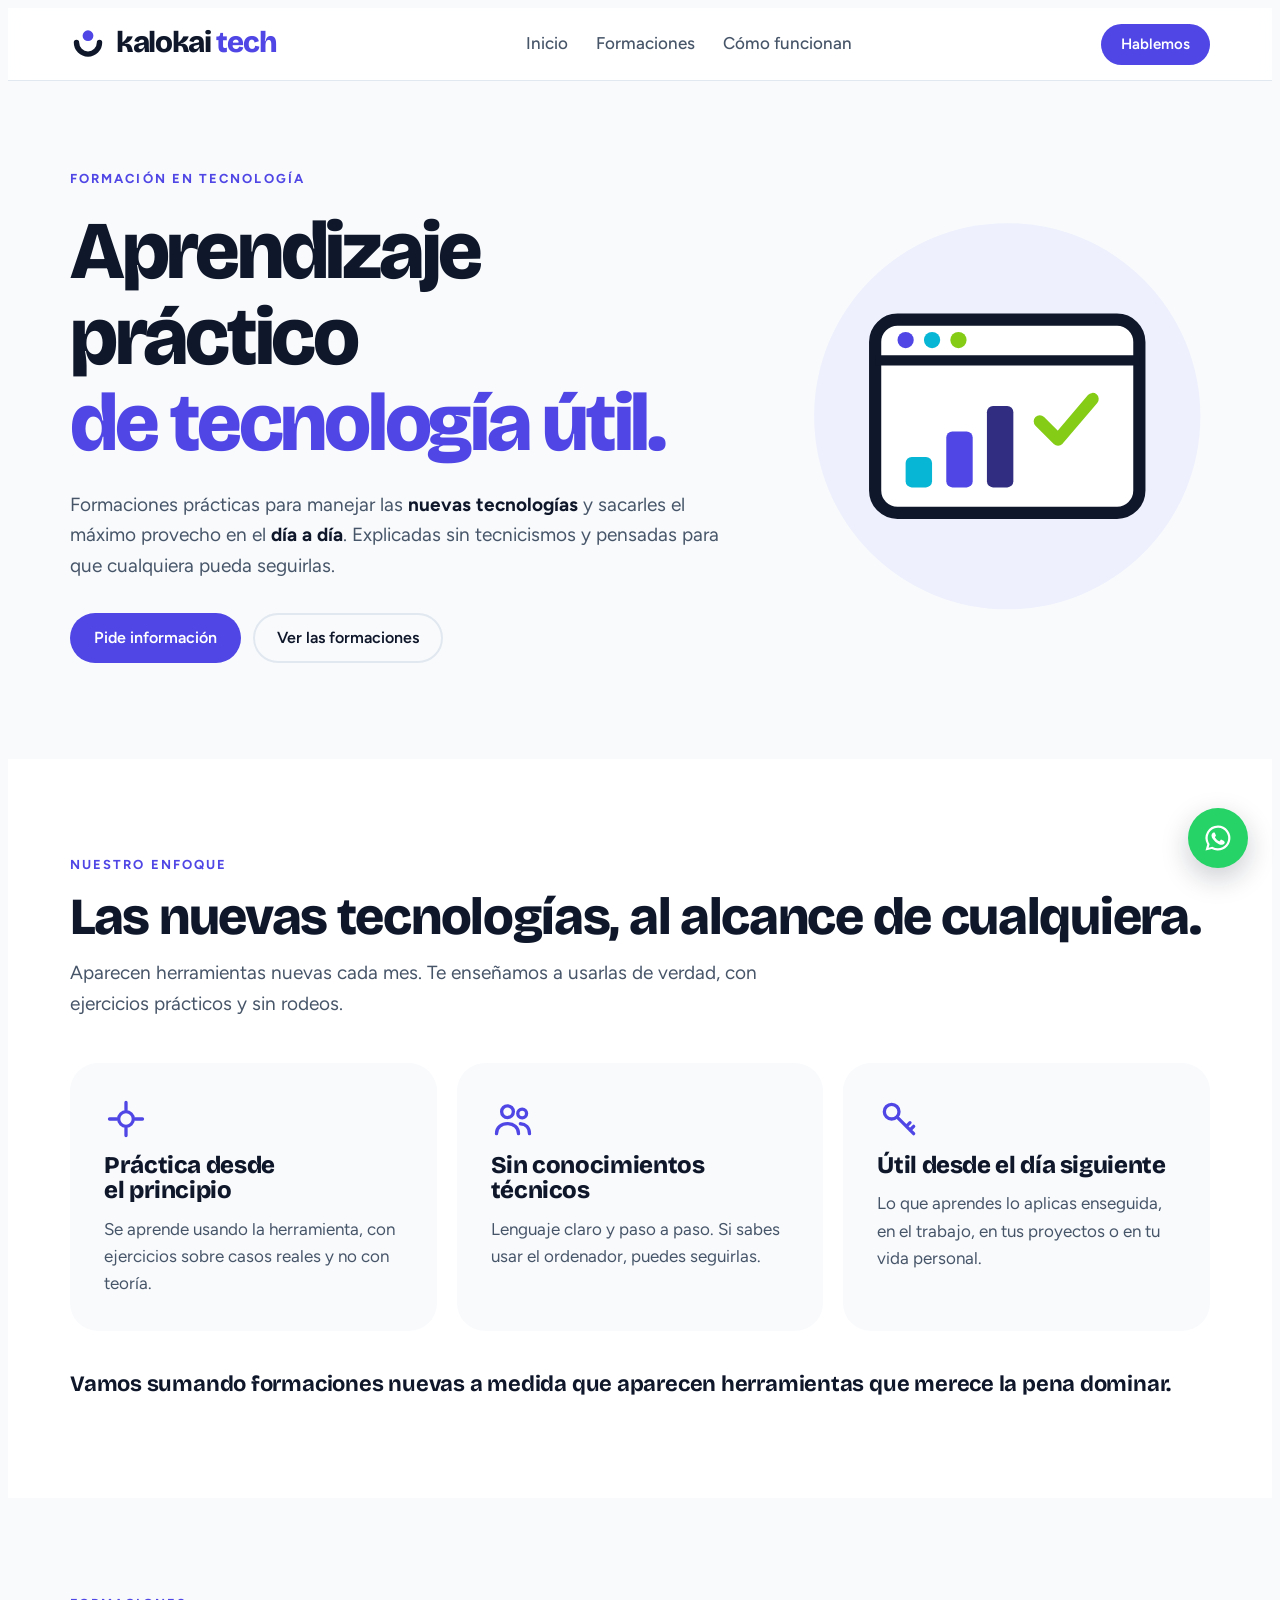
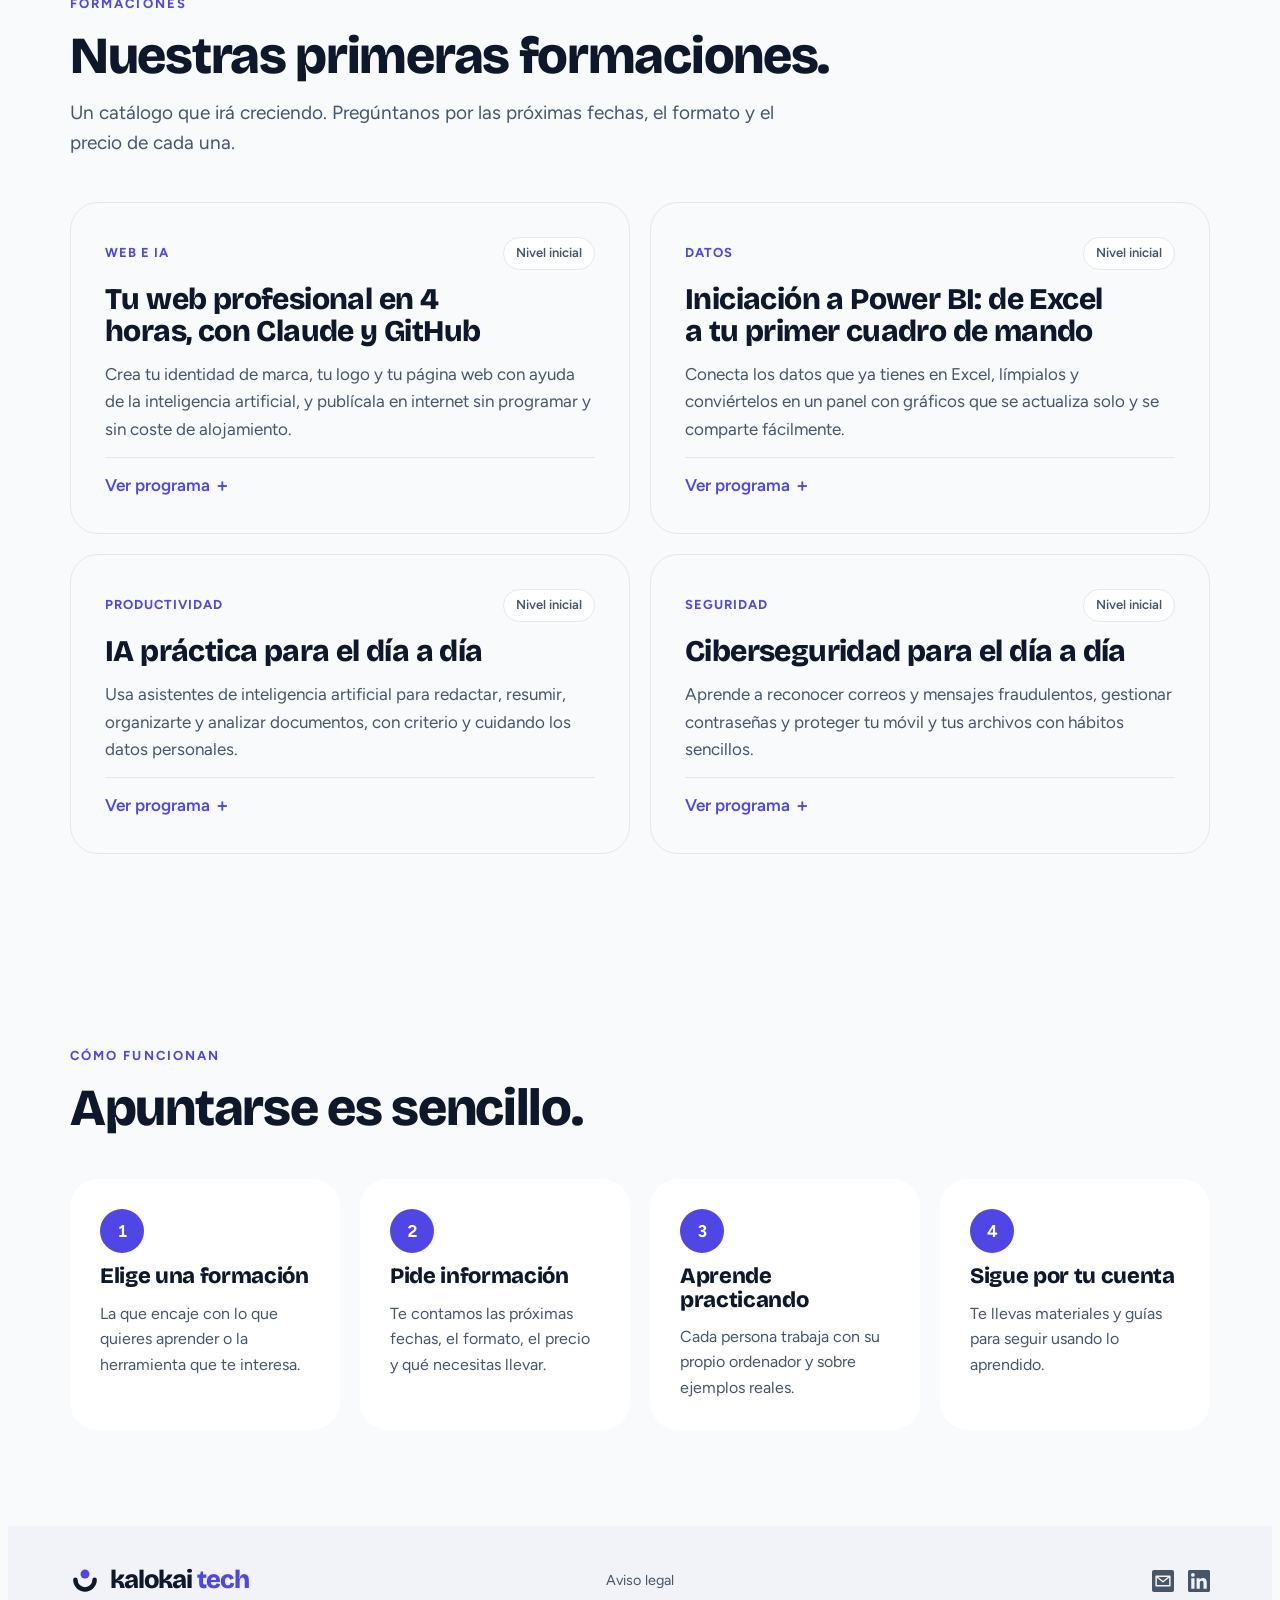
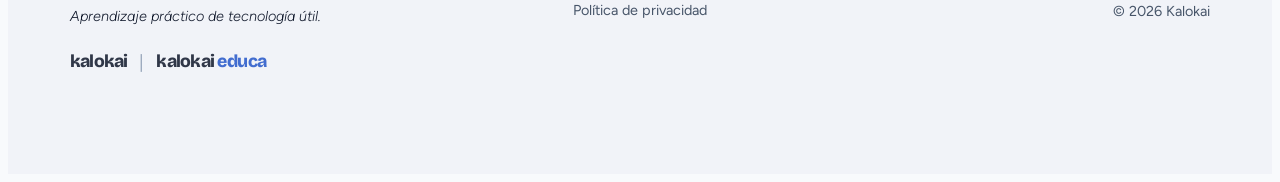
==== index.html @ 920d6290 "Pie: quitar enlaces de texto a Kalokai y Educa Ya están enlazadas con sus nombres bajo el eslogan.  " ====
<!doctype html>
<html lang="es">
<head>
  <meta charset="utf-8">
  <meta name="viewport" content="width=device-width, initial-scale=1, viewport-fit=cover">
  <title>Kalokai Tech · Formación en tecnología</title>
  <meta name="description" content="Kalokai Tech: formaciones prácticas para manejar las nuevas tecnologías y sacarles el máximo provecho en el día a día, sin necesidad de conocimientos técnicos.">
  <meta name="theme-color" content="#FFFFFF">
  <link rel="icon" href="favicon.svg" type="image/svg+xml">
  <link rel="preconnect" href="https://fonts.googleapis.com">
  <link rel="preconnect" href="https://fonts.gstatic.com" crossorigin>
  <link href="https://fonts.googleapis.com/css2?family=Bricolage+Grotesque:opsz,wght@12..96,500..800&family=Figtree:ital,wght@0,300;0,400;0,500;0,600;0,700;1,300&display=swap" rel="stylesheet">
  <link rel="stylesheet" href="styles.css">
</head>
<body>
<a class="skip" href="#contenido">Saltar al contenido</a>

<header>
  <div class="wrap">
    <a class="logo" href="index.html" aria-label="Kalokai Tech, inicio">
        <svg class="logo-mark" viewBox="0 0 100 100" aria-hidden="true">
          <path d="M18 46 A32 32 0 0 0 82 46" class="logo-arc"></path>
          <circle cx="50" cy="27" r="15" class="logo-dot"></circle>
        </svg>
        <span class="logo-word">kalokai<span class="logo-sub">tech</span></span>
      </a>
    <nav aria-label="Principal">
      <ul>
        <li><a href="#inicio">Inicio</a></li>
        <li><a href="#formaciones">Formaciones</a></li>
        <li><a href="#metodo">Cómo funcionan</a></li>
      </ul>
    </nav>
    <a class="btn btn-primary" href="https://wa.me/34653803390?text=Hola%20Kalokai%20Tech%2C%20me%20gustar%C3%ADa%20recibir%20informaci%C3%B3n%20sobre%20las%20formaciones." target="_blank" rel="noopener">Hablemos</a>
  </div>
</header>

<main id="contenido">

<section class="hero" id="inicio">
  <div class="wrap">
    <div>
      <p class="eyebrow">Formación en tecnología</p>
      <h1>Aprendizaje práctico<br><em>de tecnología útil.</em></h1>
      <p class="lead">Formaciones prácticas para manejar las <b>nuevas tecnologías</b> y sacarles el máximo provecho en el <b>día a día</b>. Explicadas sin tecnicismos y pensadas para que cualquiera pueda seguirlas.</p>
      <div class="actions">
        <a class="btn btn-primary" href="https://wa.me/34653803390?text=Hola%20Kalokai%20Tech%2C%20me%20gustar%C3%ADa%20recibir%20informaci%C3%B3n%20sobre%20las%20formaciones." target="_blank" rel="noopener">Pide información</a>
        <a class="btn btn-ghost" href="#formaciones">Ver las formaciones</a>
      </div>
    </div>
    <div class="hero-art" aria-hidden="true">
      <svg viewBox="0 0 400 400">
        <circle cx="200" cy="200" r="190" fill="var(--tint)"/>
        <rect x="70" y="105" width="260" height="190" rx="22" fill="var(--surface)" stroke="var(--fg)" stroke-width="12"/>
        <line x1="70" y1="145" x2="330" y2="145" stroke="var(--fg)" stroke-width="10"/>
        <circle cx="100" cy="125" r="8" fill="#4F46E5"/><circle cx="126" cy="125" r="8" fill="#06B6D4"/><circle cx="152" cy="125" r="8" fill="#84CC16"/>
        <rect x="100" y="240" width="26" height="30" rx="6" fill="#06B6D4"/>
        <rect x="140" y="215" width="26" height="55" rx="6" fill="#4F46E5"/>
        <rect x="180" y="190" width="26" height="80" rx="6" fill="#312E81"/>
        <path d="M232 205 l18 18 34 -40" fill="none" stroke="#84CC16" stroke-width="12" stroke-linecap="round" stroke-linejoin="round"/>
      </svg>
    </div>
  </div>
</section>

<section class="band bg-surface" id="enfoque">
  <div class="wrap">
    <div class="sec-head">
      <p class="eyebrow">Nuestro enfoque</p>
      <h2>Las nuevas tecnologías, al alcance de cualquiera.</h2>
      <p class="lead">Aparecen herramientas nuevas cada mes. Te enseñamos a usarlas de verdad, con ejercicios prácticos y sin rodeos.</p>
    </div>
    <div class="grid3">
      <div class="card">
        <svg class="ico" viewBox="0 0 24 24" fill="none" stroke="currentColor" stroke-width="1.8" stroke-linecap="round" stroke-linejoin="round"><path d="M12 3v4M12 17v4M3 12h4M17 12h4"/><circle cx="12" cy="12" r="4"/></svg>
        <h3>Práctica desde el principio</h3>
        <p>Se aprende usando la herramienta, con ejercicios sobre casos reales y no con teoría.</p>
      </div>
      <div class="card">
        <svg class="ico" viewBox="0 0 24 24" fill="none" stroke="currentColor" stroke-width="1.8" stroke-linecap="round" stroke-linejoin="round"><circle cx="9" cy="8" r="3.2"/><path d="M3 20c0-3.3 2.7-5.5 6-5.5s6 2.2 6 5.5"/><circle cx="17" cy="9" r="2.4"/><path d="M16 14.6c2.8.1 5 2 5 5.4"/></svg>
        <h3>Sin conocimientos técnicos</h3>
        <p>Lenguaje claro y paso a paso. Si sabes usar el ordenador, puedes seguirlas.</p>
      </div>
      <div class="card">
        <svg class="ico" viewBox="0 0 24 24" fill="none" stroke="currentColor" stroke-width="1.8" stroke-linecap="round" stroke-linejoin="round"><circle cx="8" cy="8" r="4"/><path d="M11 11l9 9M16 16l2-2M18 18l2-2"/></svg>
        <h3>Útil desde el día siguiente</h3>
        <p>Lo que aprendes lo aplicas enseguida, en el trabajo, en tus proyectos o en tu vida personal.</p>
      </div>
    </div>
    <p class="closing">Vamos sumando formaciones nuevas a medida que aparecen herramientas que merece la pena dominar.</p>
  </div>
</section>

<section id="formaciones">
  <div class="wrap">
    <div class="sec-head">
      <p class="eyebrow">Formaciones</p>
      <h2>Nuestras primeras formaciones.</h2>
      <p class="lead">Un catálogo que irá creciendo. Pregúntanos por las próximas fechas, el formato y el precio de cada una.</p>
    </div>
    <div class="cursos">

      <article class="curso">
        <div class="top"><span class="tag">Web e IA</span><span class="pill">Nivel inicial</span></div>
        <h3>Tu web profesional en 4 horas, con Claude y GitHub</h3>
        <p>Crea tu identidad de marca, tu logo y tu página web con ayuda de la inteligencia artificial, y publícala en internet sin programar y sin coste de alojamiento.</p>
        <details>
          <summary>Ver programa</summary>
          <ul>
            <li>Identidad de marca: briefing, mensaje, colores y tipografía.</li>
            <li>Cuenta de GitHub y espacio donde vivirá la web.</li>
            <li>Construir la web con Claude, con textos legales básicos.</li>
            <li>Publicación gratuita y cómo hacer cambios uno mismo.</li>
            <li>Necesitas portátil y una suscripción a Claude Pro.</li>
          </ul>
        </details>
      </article>

      <article class="curso">
        <div class="top"><span class="tag">Datos</span><span class="pill">Nivel inicial</span></div>
        <h3>Iniciación a Power BI: de Excel a tu primer cuadro de mando</h3>
        <p>Conecta los datos que ya tienes en Excel, límpialos y conviértelos en un panel con gráficos que se actualiza solo y se comparte fácilmente.</p>
        <details>
          <summary>Ver programa</summary>
          <ul>
            <li>Importar datos desde Excel y otras fuentes con Power Query.</li>
            <li>Limpiar y dar forma a los datos sin fórmulas complicadas.</li>
            <li>Gráficos, filtros y segmentaciones que responden a preguntas reales.</li>
            <li>Publicar el informe y compartirlo.</li>
          </ul>
        </details>
      </article>

      <article class="curso">
        <div class="top"><span class="tag">Productividad</span><span class="pill">Nivel inicial</span></div>
        <h3>IA práctica para el día a día</h3>
        <p>Usa asistentes de inteligencia artificial para redactar, resumir, organizarte y analizar documentos, con criterio y cuidando los datos personales.</p>
        <details>
          <summary>Ver programa</summary>
          <ul>
            <li>Cómo escribir buenas instrucciones y revisar lo que devuelve la IA.</li>
            <li>Correos, textos, resúmenes de documentos largos y organización de tareas.</li>
            <li>Qué información no compartir y cómo proteger datos personales.</li>
            <li>Una biblioteca de prompts propia para seguir usándola.</li>
          </ul>
        </details>
      </article>

      <article class="curso">
        <div class="top"><span class="tag">Seguridad</span><span class="pill">Nivel inicial</span></div>
        <h3>Ciberseguridad para el día a día</h3>
        <p>Aprende a reconocer correos y mensajes fraudulentos, gestionar contraseñas y proteger tu móvil y tus archivos con hábitos sencillos.</p>
        <details>
          <summary>Ver programa</summary>
          <ul>
            <li>Phishing y estafas: ejemplos reales y cómo reconocerlos.</li>
            <li>Contraseñas, gestores de contraseñas y doble factor.</li>
            <li>Móviles, wifi pública y dispositivos compartidos.</li>
            <li>Copias de seguridad y qué hacer si algo sale mal.</li>
          </ul>
        </details>
      </article>

    </div>
  </div>
</section>


<section id="metodo">
  <div class="wrap">
    <div class="sec-head">
      <p class="eyebrow">Cómo funcionan</p>
      <h2>Apuntarse es sencillo.</h2>
    </div>
    <div class="steps">
      <div class="step"><span class="n">1</span><h3>Elige una formación</h3><p>La que encaje con lo que quieres aprender o la herramienta que te interesa.</p></div>
      <div class="step"><span class="n">2</span><h3>Pide información</h3><p>Te contamos las próximas fechas, el formato, el precio y qué necesitas llevar.</p></div>
      <div class="step"><span class="n">3</span><h3>Aprende practicando</h3><p>Cada persona trabaja con su propio ordenador y sobre ejemplos reales.</p></div>
      <div class="step"><span class="n">4</span><h3>Sigue por tu cuenta</h3><p>Te llevas materiales y guías para seguir usando lo aprendido.</p></div>
    </div>
  </div>
</section>


</main>

<footer class="site-footer">
  <div class="wrap footer-inner">
    <div class="footer-brand">
      <a class="logo" href="index.html" aria-label="Kalokai Tech, inicio">
        <svg class="logo-mark" viewBox="0 0 100 100" aria-hidden="true">
          <path d="M18 46 A32 32 0 0 0 82 46" class="logo-arc"></path>
          <circle cx="50" cy="27" r="15" class="logo-dot"></circle>
        </svg>
        <span class="logo-word">kalokai<span class="logo-sub">tech</span></span>
      </a>
      <p class="footer-claim">Aprendizaje práctico de tecnología útil.</p>
      <div class="footer-family" aria-label="Otras líneas de Kalokai">
        <a class="family-word" href="https://www.kalokai.es">kalokai</a>
        <span class="family-sep" aria-hidden="true">|</span>
        <a class="family-word" href="https://educa.kalokai.es">kalokai<span class="family-educa">educa</span></a>
      </div>
    </div>
    <div class="footer-links">
      <a class="footer-link" href="aviso-legal.html">Aviso legal</a>
      <a class="footer-link" href="privacidad.html">Política de privacidad</a>
    </div>
    <div class="footer-contact">
      <div class="footer-social">
        <a class="footer-icon" href="mailto:hola@kalokai.es" aria-label="Escríbenos a hola@kalokai.es" title="hola@kalokai.es">
          <svg viewBox="0 0 24 24" aria-hidden="true"><rect width="24" height="24" rx="2.2"/><path class="cut" d="M4.5 6.8h15v10.4h-15zM5.2 7.4l6.8 5.4 6.8-5.4"/></svg>
        </a>
        <a class="footer-icon" href="https://www.linkedin.com/company/kalokai/" target="_blank" rel="noopener" aria-label="Kalokai en LinkedIn">
          <svg viewBox="0 0 24 24" aria-hidden="true"><path d="M20.45 20.45h-3.56v-5.57c0-1.33-.02-3.04-1.85-3.04-1.85 0-2.14 1.45-2.14 2.94v5.67H9.35V9h3.41v1.56h.05c.48-.9 1.64-1.85 3.37-1.85 3.6 0 4.27 2.37 4.27 5.46v6.28ZM5.34 7.43a2.06 2.06 0 1 1 0-4.13 2.06 2.06 0 0 1 0 4.13ZM7.12 20.45H3.56V9h3.56v11.45ZM22.22 0H1.77C.79 0 0 .77 0 1.73v20.54C0 23.23.79 24 1.77 24h20.45c.98 0 1.78-.77 1.78-1.73V1.73C24 .77 23.2 0 22.22 0Z"/></svg>
        </a>
      </div>
      <p class="small">© 2026 Kalokai</p>
    </div>
  </div>
</footer>

<a class="wa-float" href="https://wa.me/34653803390?text=Hola%20Kalokai%20Tech%2C%20me%20gustar%C3%ADa%20recibir%20informaci%C3%B3n%20sobre%20las%20formaciones." target="_blank" rel="noopener" aria-label="Escríbenos por WhatsApp">
  <svg viewBox="0 0 24 24" aria-hidden="true"><path d="M12 2a10 10 0 0 0-8.6 15.1L2 22l5-1.3A10 10 0 1 0 12 2Zm0 18.2a8.2 8.2 0 0 1-4.2-1.1l-.3-.2-3 .8.8-2.9-.2-.3A8.2 8.2 0 1 1 12 20.2Zm4.5-6.1c-.2-.1-1.5-.7-1.7-.8-.2-.1-.4-.1-.6.1l-.8 1c-.1.2-.3.2-.5.1a6.7 6.7 0 0 1-3.3-2.9c-.3-.4.3-.4.7-1.4.1-.2 0-.3 0-.4l-.8-1.8c-.2-.5-.4-.4-.6-.4h-.5a1 1 0 0 0-.7.3 3 3 0 0 0-.9 2.2 5.2 5.2 0 0 0 1.1 2.7 11.8 11.8 0 0 0 4.5 4c1.7.7 2.3.8 3.1.6.5-.1 1.5-.6 1.7-1.2.2-.6.2-1.1.2-1.2-.1-.1-.2-.2-.5-.3Z"/></svg>
</a>

</body>
</html>
---- styles.css ----
/* Kalokai Tech — hoja de estilos
   Misma estructura que Kalokai Educa, con la paleta índigo, cian y lima. */

:root{
  --indigo:#4F46E5; --indigo-deep:#312E81; --cyan:#06B6D4; --lime:#84CC16;
  --bg:#F8FAFC; --surface:#FFFFFF; --tint:#EEF0FD; --line:#E2E8F0;
  --fg:#0F172A; --muted:#475569; --accent:#4F46E5; --accent-ink:#FFFFFF;
  --band-dark:#312E81; --band-dark-fg:#F8FAFC; --band-dark-muted:#C7CBF5; --foot-bg:#F1F3F8; --educa:#2456C9; --line-strong:#94A3B8;
  --display:'Bricolage Grotesque', 'Arial Black', Arial, sans-serif;
  --body:Figtree, 'Segoe UI', Arial, sans-serif;
  --r:28px;
}
@media (prefers-color-scheme: dark){:root:not([data-theme="light"]){
  --bg:#0B1120; --surface:#131B2E; --tint:#1B1F45; --line:#26324A;
  --fg:#F1F5F9; --muted:#A3AEC2; --accent:#8B85FF; --accent-ink:#0B1120;
  --band-dark:#1E1B4B; --band-dark-fg:#F1F5F9; --band-dark-muted:#C7CBF5; --foot-bg:#0E1526; --educa:#7FA2F2; --line-strong:#475569; color-scheme:dark}}
:root[data-theme="dark"]{
  --bg:#0B1120; --surface:#131B2E; --tint:#1B1F45; --line:#26324A;
  --fg:#F1F5F9; --muted:#A3AEC2; --accent:#8B85FF; --accent-ink:#0B1120;
  --band-dark:#1E1B4B; --band-dark-fg:#F1F5F9; --band-dark-muted:#C7CBF5; --foot-bg:#0E1526; --educa:#7FA2F2; --line-strong:#475569; color-scheme:dark}

*{box-sizing:border-box}
body{background:var(--bg);color:var(--fg);font-family:var(--body);font-size:17px;line-height:1.6;-webkit-font-smoothing:antialiased}
body::before{content:"";position:fixed;inset:0 0 auto;height:env(safe-area-inset-top,0px);z-index:60;background:var(--surface)}
a{color:inherit}
h1,h2,h3{font-family:var(--display);font-weight:800;line-height:1.05;text-wrap:balance;margin:0}
p{margin:0}
.wrap{max-width:1180px;margin:0 auto;padding-left:max(20px,env(safe-area-inset-left,0px));padding-right:max(20px,env(safe-area-inset-right,0px))}
.eyebrow{font-size:13px;font-weight:700;letter-spacing:.16em;text-transform:uppercase;color:var(--accent)}
.lead{font-size:19px;color:var(--muted);max-width:62ch}
.lead b{color:var(--fg)}
section{padding-block:96px}
.band{background:var(--surface)}
.sec-head{display:flex;flex-direction:column;gap:14px;margin-bottom:44px}
.sec-head h2{font-size:clamp(32px,4.4vw,52px);letter-spacing:-.025em}
.skip{position:absolute;left:-999px;top:8px;background:var(--fg);color:var(--bg);padding:8px 14px;border-radius:8px;z-index:100}
.skip:focus{left:16px}
:focus-visible{outline:3px solid var(--cyan);outline-offset:3px;border-radius:6px}

/* Botones */
.btn{display:inline-flex;align-items:center;gap:8px;font:600 16px/1 var(--body);padding:15px 22px;border-radius:999px;text-decoration:none;border:2px solid transparent;cursor:pointer;transition:transform .15s,background .15s}
.btn-primary{background:var(--accent);color:var(--accent-ink)}
.btn-primary:hover{transform:translateY(-1px)}
.btn-ghost{border-color:var(--line);color:var(--fg);background:transparent}
.btn-ghost:hover{border-color:var(--accent)}

/* Logo (mismo marcado y medidas que educa.kalokai.es) */
.logo{display:inline-flex;align-items:center;gap:10px;text-decoration:none}
.logo-mark{width:36px;height:36px;flex-shrink:0}
.logo-arc{fill:none;stroke:var(--fg);stroke-width:15;stroke-linecap:round}
.logo-dot{fill:var(--indigo)}
.logo-word{font-family:var(--display);font-weight:800;font-size:1.85rem;line-height:1;letter-spacing:-.045em;padding-bottom:3px}
.logo-sub{color:var(--accent);letter-spacing:-.03em;margin-left:.18em}
@media (max-width:680px){.logo-word{font-size:1.55rem}.logo-mark{width:30px;height:30px}}
@media (max-width:400px){.logo-word{font-size:1.4rem}}

/* Cabecera */
header{position:sticky;top:env(safe-area-inset-top,0px);z-index:50;background:color-mix(in srgb,var(--surface) 88%,transparent);backdrop-filter:blur(10px);border-bottom:1px solid var(--line)}
header .wrap{display:flex;align-items:center;justify-content:space-between;gap:24px;height:72px}
nav ul{display:flex;gap:28px;list-style:none;margin:0;padding:0}
nav a{text-decoration:none;font-weight:500;color:var(--muted)}
nav a:hover{color:var(--fg)}
header .btn{padding:11px 18px;font-size:15px}
@media (max-width:860px){nav{display:none}}

/* Hero */
.hero{padding-block:88px 96px;position:relative;overflow:hidden}
.hero .wrap{display:grid;grid-template-columns:minmax(0,1.25fr) minmax(0,.75fr);gap:56px;align-items:center}
.hero h1{font-size:clamp(42px,6.4vw,82px);letter-spacing:-.04em;margin-block:18px 24px}
.hero h1 em{font-style:normal;color:var(--accent)}
.hero .actions{display:flex;flex-wrap:wrap;gap:12px;margin-top:32px}
.hero-art{position:relative;aspect-ratio:1;max-width:100%}
.hero-art svg{width:100%;height:auto;display:block}
@media (max-width:860px){.hero .wrap{grid-template-columns:1fr}.hero-art{max-width:320px}}

/* Enfoque */
.grid3{display:grid;grid-template-columns:repeat(3,minmax(0,1fr));gap:20px}
.card{background:var(--surface);border-radius:var(--r);padding:34px;display:flex;flex-direction:column;gap:12px;min-width:0}
.bg-surface .card{background:var(--bg)}
.card h3{font-size:24px;letter-spacing:-.015em}
.card p{color:var(--muted)}
.ico{width:44px;height:44px;color:var(--accent)}
@media (max-width:860px){.grid3{grid-template-columns:1fr}}
.closing{margin-top:36px;font-family:var(--display);font-weight:700;font-size:22px;letter-spacing:-.01em}

/* Formaciones */
.cursos{display:grid;grid-template-columns:repeat(2,minmax(0,1fr));gap:20px}
.curso{background:var(--bg);border:1px solid var(--line);border-radius:var(--r);padding:34px;display:flex;flex-direction:column;gap:14px;min-width:0}
.curso.feat{background:var(--tint);border-color:transparent}
.curso .top{display:flex;justify-content:space-between;align-items:center;gap:12px;flex-wrap:wrap}
.tag{font-size:13px;font-weight:700;letter-spacing:.08em;text-transform:uppercase;color:var(--accent)}
.pill{font-size:13px;font-weight:600;padding:5px 12px;border-radius:999px;background:var(--surface);color:var(--muted);border:1px solid var(--line)}
.curso h3{font-size:clamp(24px,2.6vw,30px);letter-spacing:-.02em}
.curso > p{color:var(--muted)}
.meta{display:flex;flex-wrap:wrap;gap:8px 20px;font-size:15px;font-weight:600;color:var(--fg);padding-top:6px}
.meta span{display:inline-flex;align-items:center;gap:6px}
.meta svg{width:16px;height:16px;color:var(--accent)}
details{border-top:1px solid var(--line);padding-top:14px;margin-top:auto}
summary{cursor:pointer;font-weight:600;color:var(--accent);list-style:none;display:flex;align-items:center;gap:6px}
summary::-webkit-details-marker{display:none}
summary::after{content:"+";font-size:20px;line-height:1}
details[open] summary::after{content:"–"}
details ul{margin:14px 0 0;padding:0;list-style:none;display:flex;flex-direction:column;gap:8px}
details li{display:flex;gap:10px;color:var(--muted)}
details li::before{content:"";flex:none;width:8px;height:8px;margin-top:.62em;border-radius:50%;background:var(--lime)}
@media (max-width:860px){.cursos{grid-template-columns:1fr}}

/* Destacada */
.dark{background:var(--band-dark);color:var(--band-dark-fg)}
.dark .eyebrow{color:var(--cyan)}
.dark .lead{color:var(--band-dark-muted)}
.feat-grid{display:grid;grid-template-columns:minmax(0,1fr) minmax(0,1fr);gap:48px;align-items:start}
.feat-grid h2{font-size:clamp(32px,4.4vw,52px);letter-spacing:-.03em;margin-block:14px 18px}
.checks{list-style:none;margin:0;padding:0;display:grid;grid-template-columns:1fr 1fr;gap:14px 22px}
.checks li{display:flex;gap:10px;align-items:flex-start;font-weight:500}
.checks svg{flex:none;width:22px;height:22px;color:var(--lime);margin-top:2px}
.price-row{display:grid;grid-template-columns:1fr 1fr;gap:16px;margin-top:32px}
.price{border-radius:22px;padding:24px;background:rgba(255,255,255,.07);border:1px solid rgba(255,255,255,.14)}
.price .tag{color:var(--cyan)}
.price strong{display:block;font-family:var(--display);font-size:34px;letter-spacing:-.03em;margin-block:6px;font-variant-numeric:tabular-nums}
.price p{color:var(--band-dark-muted);font-size:15px}
.req{margin-top:16px;padding:16px 20px;border-radius:18px;border:1px dashed rgba(255,255,255,.3);font-size:15px;color:var(--band-dark-muted)}
.req b{color:var(--band-dark-fg)}
@media (max-width:860px){.feat-grid,.price-row{grid-template-columns:1fr}.checks{grid-template-columns:1fr}}

/* Pasos */
.steps{display:grid;grid-template-columns:repeat(4,minmax(0,1fr));gap:20px;counter-reset:s}
.step{background:var(--surface);border-radius:var(--r);padding:30px;display:flex;flex-direction:column;gap:12px;min-width:0}
.step .n{width:44px;height:44px;border-radius:50%;background:var(--accent);color:var(--accent-ink);display:grid;place-items:center;font-weight:700;font-variant-numeric:tabular-nums}
.step h3{font-size:22px;letter-spacing:-.015em}
.step p{color:var(--muted);font-size:16px}
@media (max-width:960px){.steps{grid-template-columns:1fr 1fr}}
@media (max-width:560px){.steps{grid-template-columns:1fr}}

/* Bonificación */
.info{display:grid;grid-template-columns:auto minmax(0,1fr);gap:22px;align-items:start;background:var(--tint);border-radius:var(--r);padding:34px;margin-top:20px}
.info h3{font-size:22px;margin-bottom:6px}
.info p{color:var(--muted)}

/* Pie (copiado de kalokai-educa/styles.css, sin el sello de FUNDAE) */
.site-footer{background:var(--foot-bg);padding-block:40px 104px} /* margen inferior para que el botón de WhatsApp no tape el texto */
.footer-inner{display:grid;grid-template-columns:1fr auto 1fr;align-items:start;gap:24px 32px}
.footer-inner p{margin:0;color:var(--muted)}
.footer-brand{display:flex;flex-direction:column;align-items:flex-start;gap:10px}
.footer-brand .logo-word{font-size:1.6rem}
.footer-brand .logo-mark{width:30px;height:30px}
.footer-inner .footer-claim{color:var(--fg);font-weight:300;font-style:italic;font-size:.9rem;line-height:1.4}
.footer-family{display:flex;align-items:center;gap:12px;margin-top:16px}
.family-word{font-family:var(--display);font-weight:800;font-size:1.1rem;line-height:1;letter-spacing:-.045em;color:var(--fg);text-decoration:none;opacity:.85;transition:opacity .2s ease}
.family-word:hover{opacity:1}
.family-educa{color:var(--educa);letter-spacing:-.03em;margin-left:.18em}
.family-sep{color:var(--line-strong);font-size:1.1rem;line-height:1}
.footer-links{display:flex;flex-direction:column;align-items:center;gap:2px}
.footer-link{color:var(--muted);font-size:.9rem;text-decoration:none;line-height:28px}
.footer-link:hover{color:var(--fg)}
.footer-link-empresas{color:var(--accent);font-weight:500}
.footer-contact{justify-self:end;display:flex;flex-direction:column;align-items:flex-end;gap:4px}
.footer-inner .small{font-size:.9rem}
.footer-social{display:flex;align-items:center;gap:14px;height:30px}
.footer-icon{display:inline-flex;color:var(--muted);transition:color .2s ease}
.footer-icon svg{width:22px;height:22px;fill:currentColor}
.footer-icon .cut{fill:none;stroke:var(--foot-bg);stroke-width:1.6;stroke-linejoin:round;stroke-linecap:round}
.footer-icon:hover{color:var(--accent)}
@media (max-width:680px){
  .footer-inner{grid-template-columns:1fr;justify-items:center;text-align:center;row-gap:0}
  .footer-brand,.footer-contact{display:contents}
  .footer-brand .logo{order:1}
  .footer-claim{order:2;margin-top:10px!important}
  .footer-family{order:3;margin-top:18px}
  .footer-links{order:3;margin:28px 0!important}
  .footer-social{order:4}
  .footer-inner .small{order:6;margin-top:14px}
}

/* Botón flotante de WhatsApp (como en educa.kalokai.es) */
.wa-float{position:fixed;right:calc(clamp(16px,3vw,32px) + env(safe-area-inset-right,0px));bottom:calc(clamp(16px,3vw,32px) + env(safe-area-inset-bottom,0px));z-index:40;width:60px;height:60px;border-radius:50%;background:#25D366;color:#FFFFFF;display:flex;align-items:center;justify-content:center;box-shadow:0 10px 28px rgba(15,23,42,.22);transition:background-color .2s ease,transform .2s ease}
.wa-float:hover{background:#1EBE5B;transform:translateY(-2px)}
.wa-float svg{width:30px;height:30px;fill:currentColor}

@media (prefers-reduced-motion:reduce){*{transition:none!important;animation:none!important}}

/* Páginas legales: una sola columna de texto */
.legal-page .page-hero{padding-block:clamp(48px,7vw,88px) 0}
.legal-page .page-hero h1{font-family:var(--body);font-weight:700;font-size:clamp(2rem,1.6rem + 1.6vw,2.75rem);line-height:1.15;letter-spacing:-.01em}
.legal-page .page-hero .lede{margin-top:16px;max-width:46em;color:var(--muted)}
.legal-section{padding-block:40px 96px}
.legal > *{max-width:46em}
.legal h2{font-family:var(--body);font-weight:700;font-size:1.25rem;margin:40px 0 12px}
.legal h2:first-child{margin-top:0}
.legal p,.legal li{font-size:1rem;line-height:1.65}
.legal p{margin:0 0 1em}
.legal strong{font-weight:600}
.legal ul{margin:0 0 1em;padding-left:1.2em;display:grid;gap:6px}
.legal a{text-decoration:underline;text-decoration-thickness:1px}
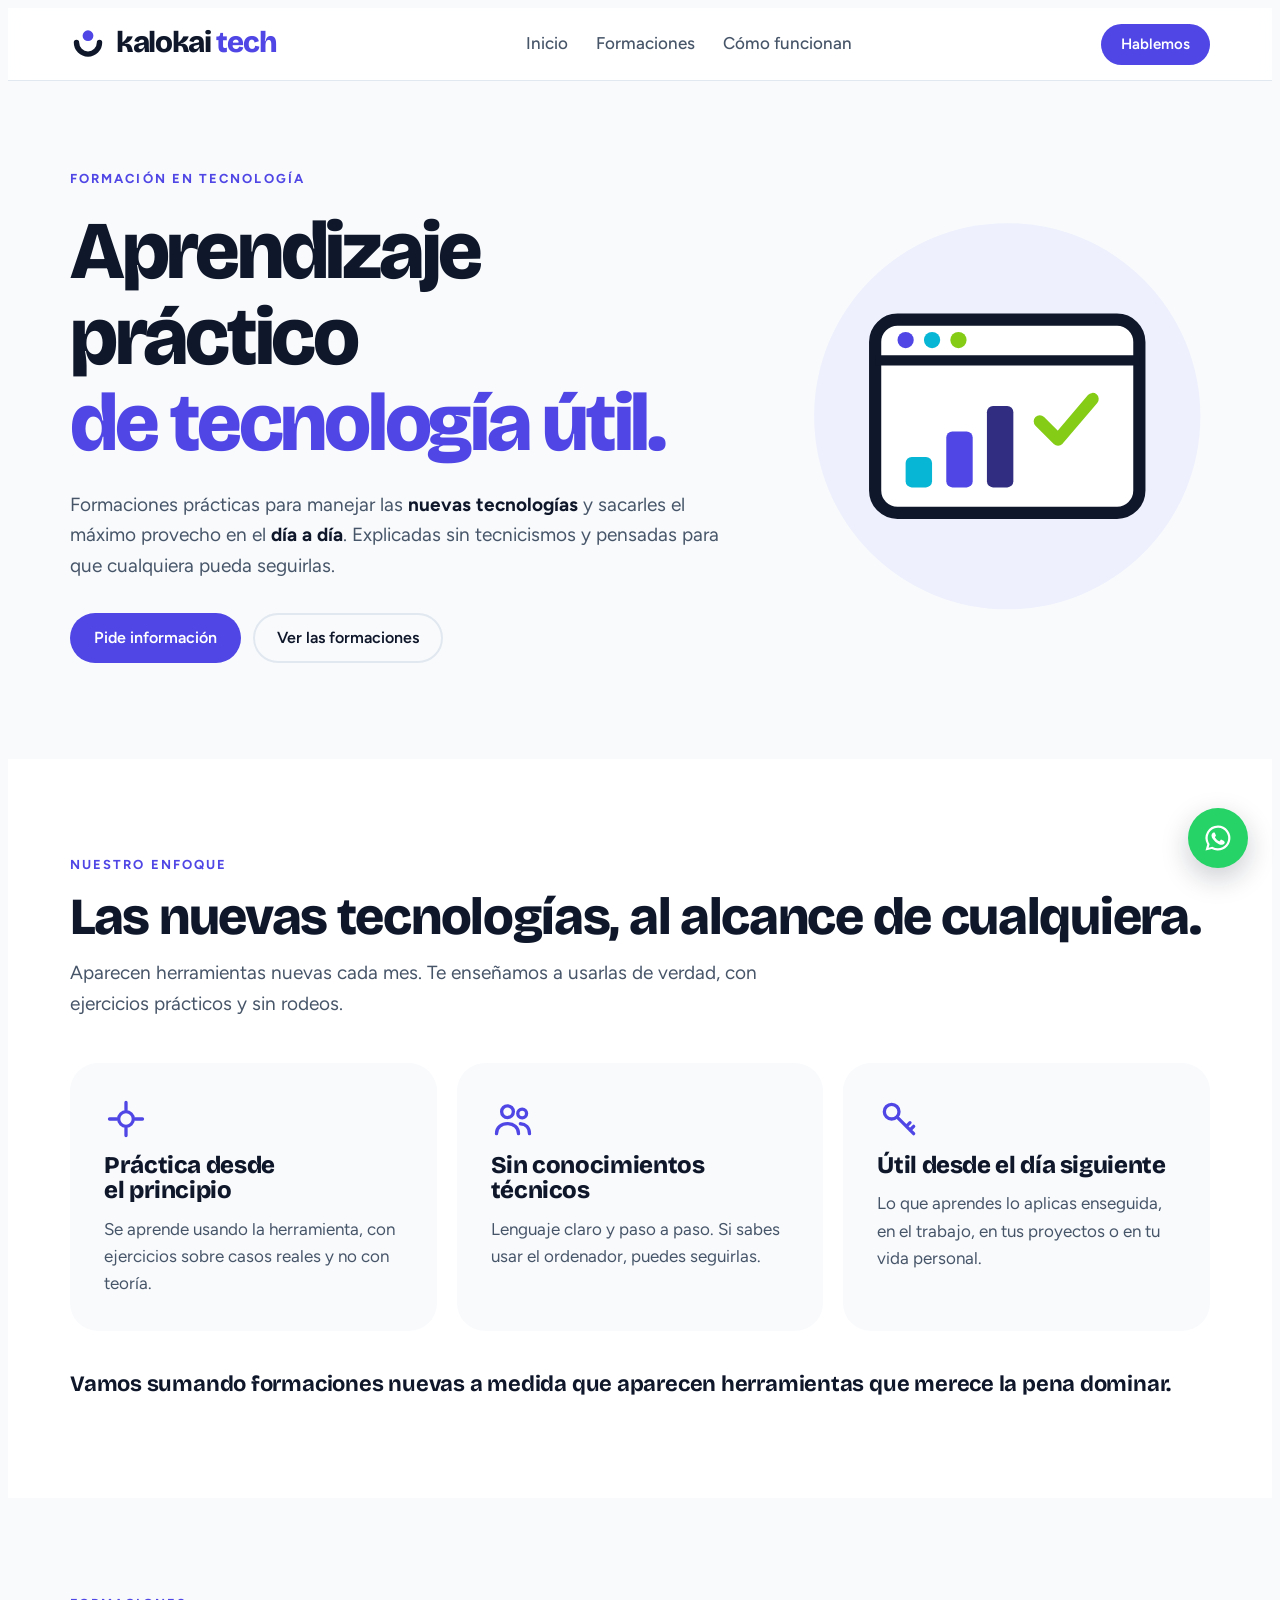
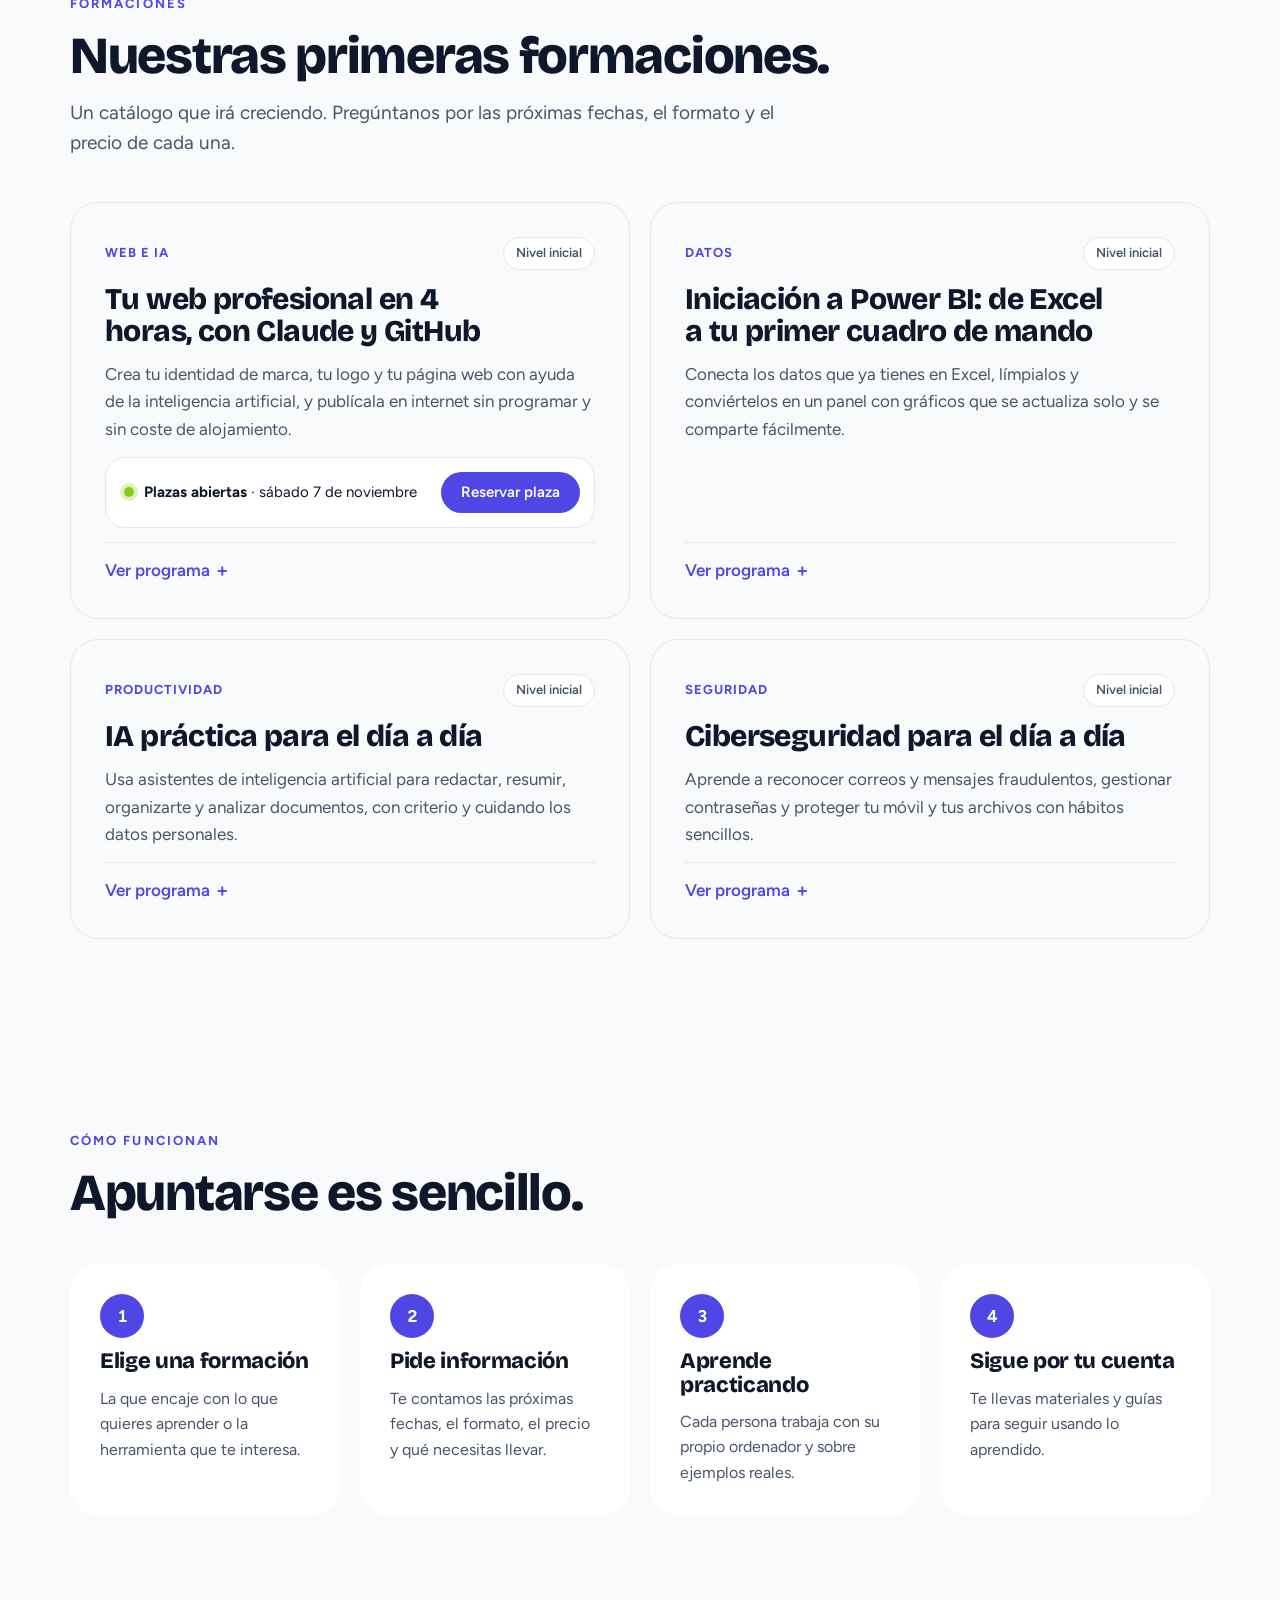
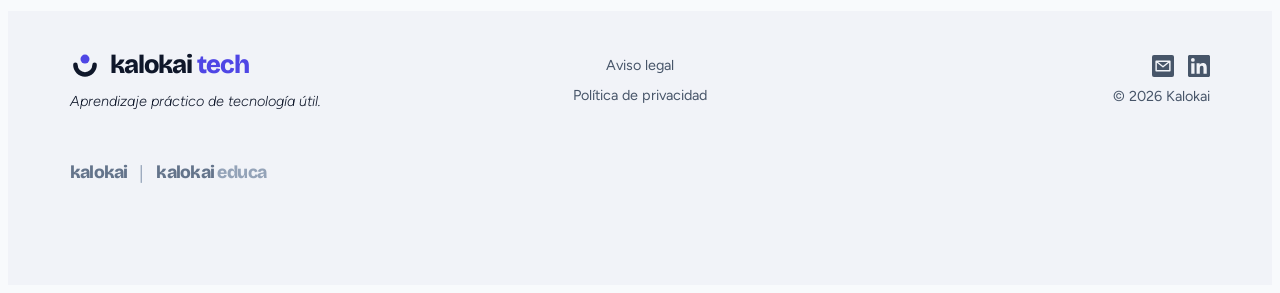
==== commit eaadf617: "Formación de la web: plazas abiertas para el 7 de noviembre y reserva Aviso de plazas abiertas en la" ====
--- a/index.html
+++ b/index.html
@@ -104,6 +104,10 @@
         <div class="top"><span class="tag">Web e IA</span><span class="pill">Nivel inicial</span></div>
         <h3>Tu web profesional en 4 horas, con Claude y GitHub</h3>
         <p>Crea tu identidad de marca, tu logo y tu página web con ayuda de la inteligencia artificial, y publícala en internet sin programar y sin coste de alojamiento.</p>
+        <div class="reserva">
+          <p class="aviso"><span class="aviso-dot" aria-hidden="true"></span><span><b>Plazas abiertas</b> · sábado 7 de noviembre</span></p>
+          <button class="btn btn-primary btn-reserva" type="button" data-reserva>Reservar plaza</button>
+        </div>
         <details>
           <summary>Ver programa</summary>
           <ul>
@@ -219,9 +223,41 @@
   </div>
 </footer>
 
+<dialog class="form-dialog" id="reserva" aria-labelledby="reserva-title">
+  <button class="dialog-close" type="button" aria-label="Cerrar">&times;</button>
+  <p class="eyebrow">Plazas abiertas · sábado 7 de noviembre de 2026</p>
+  <h2 id="reserva-title" class="dialog-title">Reserva tu plaza</h2>
+  <p class="dialog-intro">Tu web profesional en 4 horas, con Claude y GitHub. Déjanos tus datos y te confirmaremos la plaza, el horario, el lugar y el precio. Recuerda que necesitas portátil y una suscripción a Claude Pro.</p>
+  <form class="form" id="reserva-form" novalidate>
+    <div class="field">
+      <label for="r-nombre">Nombre y apellidos</label>
+      <input id="r-nombre" name="nombre" type="text" autocomplete="name" required>
+    </div>
+    <div class="field">
+      <label for="r-email">Correo electrónico</label>
+      <input id="r-email" name="email" type="email" autocomplete="email" required>
+    </div>
+    <div class="field field-wide">
+      <label for="r-telefono">Teléfono <span class="optional">(opcional)</span></label>
+      <input id="r-telefono" name="telefono" type="tel" autocomplete="tel">
+    </div>
+    <div class="field field-wide">
+      <label for="r-mensaje">¿Algo que debamos saber? <span class="optional">(opcional)</span></label>
+      <textarea id="r-mensaje" name="mensaje" rows="3" placeholder="A qué te dedicas, si ya tienes logo o dominio, dudas…"></textarea>
+    </div>
+    <label class="check field-wide"><input type="checkbox" id="r-acepto" name="acepto" required> <span>He leído la <a href="privacidad.html" target="_blank">política de privacidad</a> y acepto que Kalokai use estos datos para gestionar mi reserva.</span></label>
+    <div class="field-wide form-foot">
+      <button class="btn btn-primary" type="submit">Enviar reserva</button>
+      <p class="form-status" id="reserva-status" role="status" aria-live="polite"></p>
+    </div>
+    <p class="form-legal field-wide">Responsable: Esteban Calvo Bayarri (Kalokai). Finalidad: gestionar tu reserva. Legitimación: tu consentimiento. Destinatarios: no cedemos tus datos a terceros, salvo obligación legal. Derechos: acceso, rectificación, supresión y demás, en hola@kalokai.es. Más información en la <a href="privacidad.html" target="_blank">política de privacidad</a>.</p>
+  </form>
+</dialog>
+
 <a class="wa-float" href="https://wa.me/34653803390?text=Hola%20Kalokai%20Tech%2C%20me%20gustar%C3%ADa%20recibir%20informaci%C3%B3n%20sobre%20las%20formaciones." target="_blank" rel="noopener" aria-label="Escríbenos por WhatsApp">
   <svg viewBox="0 0 24 24" aria-hidden="true"><path d="M12 2a10 10 0 0 0-8.6 15.1L2 22l5-1.3A10 10 0 1 0 12 2Zm0 18.2a8.2 8.2 0 0 1-4.2-1.1l-.3-.2-3 .8.8-2.9-.2-.3A8.2 8.2 0 1 1 12 20.2Zm4.5-6.1c-.2-.1-1.5-.7-1.7-.8-.2-.1-.4-.1-.6.1l-.8 1c-.1.2-.3.2-.5.1a6.7 6.7 0 0 1-3.3-2.9c-.3-.4.3-.4.7-1.4.1-.2 0-.3 0-.4l-.8-1.8c-.2-.5-.4-.4-.6-.4h-.5a1 1 0 0 0-.7.3 3 3 0 0 0-.9 2.2 5.2 5.2 0 0 0 1.1 2.7 11.8 11.8 0 0 0 4.5 4c1.7.7 2.3.8 3.1.6.5-.1 1.5-.6 1.7-1.2.2-.6.2-1.1.2-1.2-.1-.1-.2-.2-.5-.3Z"/></svg>
 </a>
 
+<script src="script.js"></script>
 </body>
 </html>
--- a/styles.css
+++ b/styles.css
@@ -5,7 +5,7 @@
   --indigo:#4F46E5; --indigo-deep:#312E81; --cyan:#06B6D4; --lime:#84CC16;
   --bg:#F8FAFC; --surface:#FFFFFF; --tint:#EEF0FD; --line:#E2E8F0;
   --fg:#0F172A; --muted:#475569; --accent:#4F46E5; --accent-ink:#FFFFFF;
-  --band-dark:#312E81; --band-dark-fg:#F8FAFC; --band-dark-muted:#C7CBF5; --foot-bg:#F1F3F8; --educa:#2456C9; --line-strong:#94A3B8;
+  --band-dark:#312E81; --band-dark-fg:#F8FAFC; --band-dark-muted:#C7CBF5; --foot-bg:#F1F3F8; --educa:#2456C9; --line-strong:#94A3B8; --family-a:#64748B; --family-b:#94A3B8; --error:#C8242F;
   --display:'Bricolage Grotesque', 'Arial Black', Arial, sans-serif;
   --body:Figtree, 'Segoe UI', Arial, sans-serif;
   --r:28px;
@@ -13,11 +13,11 @@
 @media (prefers-color-scheme: dark){:root:not([data-theme="light"]){
   --bg:#0B1120; --surface:#131B2E; --tint:#1B1F45; --line:#26324A;
   --fg:#F1F5F9; --muted:#A3AEC2; --accent:#8B85FF; --accent-ink:#0B1120;
-  --band-dark:#1E1B4B; --band-dark-fg:#F1F5F9; --band-dark-muted:#C7CBF5; --foot-bg:#0E1526; --educa:#7FA2F2; --line-strong:#475569; color-scheme:dark}}
+  --band-dark:#1E1B4B; --band-dark-fg:#F1F5F9; --band-dark-muted:#C7CBF5; --foot-bg:#0E1526; --educa:#7FA2F2; --line-strong:#475569; --family-a:#94A3B8; --family-b:#64748B; --error:#F87171; color-scheme:dark}}
 :root[data-theme="dark"]{
   --bg:#0B1120; --surface:#131B2E; --tint:#1B1F45; --line:#26324A;
   --fg:#F1F5F9; --muted:#A3AEC2; --accent:#8B85FF; --accent-ink:#0B1120;
-  --band-dark:#1E1B4B; --band-dark-fg:#F1F5F9; --band-dark-muted:#C7CBF5; --foot-bg:#0E1526; --educa:#7FA2F2; --line-strong:#475569; color-scheme:dark}
+  --band-dark:#1E1B4B; --band-dark-fg:#F1F5F9; --band-dark-muted:#C7CBF5; --foot-bg:#0E1526; --educa:#7FA2F2; --line-strong:#475569; --family-a:#94A3B8; --family-b:#64748B; --error:#F87171; color-scheme:dark}
 
 *{box-sizing:border-box}
 body{background:var(--bg);color:var(--fg);font-family:var(--body);font-size:17px;line-height:1.6;-webkit-font-smoothing:antialiased}
@@ -145,10 +145,11 @@
 .footer-brand .logo-word{font-size:1.6rem}
 .footer-brand .logo-mark{width:30px;height:30px}
 .footer-inner .footer-claim{color:var(--fg);font-weight:300;font-style:italic;font-size:.9rem;line-height:1.4}
-.footer-family{display:flex;align-items:center;gap:12px;margin-top:16px}
-.family-word{font-family:var(--display);font-weight:800;font-size:1.1rem;line-height:1;letter-spacing:-.045em;color:var(--fg);text-decoration:none;opacity:.85;transition:opacity .2s ease}
-.family-word:hover{opacity:1}
-.family-educa{color:var(--educa);letter-spacing:-.03em;margin-left:.18em}
+.footer-family{display:flex;align-items:center;gap:12px;margin-top:42px}
+.family-word{font-family:var(--display);font-weight:800;font-size:1.1rem;line-height:1;letter-spacing:-.045em;color:var(--family-a);text-decoration:none;transition:color .2s ease}
+.family-word:hover{color:var(--fg)}
+.family-word:hover .family-educa{color:var(--educa)}
+.family-educa{color:var(--family-b);transition:color .2s ease;letter-spacing:-.03em;margin-left:.18em}
 .family-sep{color:var(--line-strong);font-size:1.1rem;line-height:1}
 .footer-links{display:flex;flex-direction:column;align-items:center;gap:2px}
 .footer-link{color:var(--muted);font-size:.9rem;text-decoration:none;line-height:28px}
@@ -166,7 +167,7 @@
   .footer-brand,.footer-contact{display:contents}
   .footer-brand .logo{order:1}
   .footer-claim{order:2;margin-top:10px!important}
-  .footer-family{order:3;margin-top:18px}
+  .footer-family{order:3;margin-top:36px}
   .footer-links{order:3;margin:28px 0!important}
   .footer-social{order:4}
   .footer-inner .small{order:6;margin-top:14px}
@@ -176,6 +177,39 @@
 .wa-float{position:fixed;right:calc(clamp(16px,3vw,32px) + env(safe-area-inset-right,0px));bottom:calc(clamp(16px,3vw,32px) + env(safe-area-inset-bottom,0px));z-index:40;width:60px;height:60px;border-radius:50%;background:#25D366;color:#FFFFFF;display:flex;align-items:center;justify-content:center;box-shadow:0 10px 28px rgba(15,23,42,.22);transition:background-color .2s ease,transform .2s ease}
 .wa-float:hover{background:#1EBE5B;transform:translateY(-2px)}
 .wa-float svg{width:30px;height:30px;fill:currentColor}
+
+/* Aviso de plazas y formulario emergente de reserva (como el de educa.kalokai.es) */
+.reserva{display:flex;flex-wrap:wrap;align-items:center;justify-content:space-between;gap:12px 16px;padding:14px 14px 14px 18px;border-radius:20px;background:var(--surface);border:1px solid var(--line)}
+.aviso{display:flex;align-items:center;gap:10px;font-size:15px;color:var(--fg)}
+.aviso-dot{flex:none;width:10px;height:10px;border-radius:50%;background:var(--lime);box-shadow:0 0 0 4px color-mix(in srgb,var(--lime) 25%,transparent)}
+.btn-reserva{padding:11px 18px;font-size:15px}
+
+.form-dialog{width:min(720px,calc(100% - 32px));max-height:calc(100% - 32px);overflow-y:auto;border:0;border-radius:var(--r);background:var(--surface);color:var(--fg);padding:clamp(28px,4vw,44px)}
+.form-dialog::backdrop{background:rgba(15,23,42,.55);backdrop-filter:blur(4px)}
+.form-dialog .eyebrow{margin:0 56px 10px 0}
+.dialog-close{position:absolute;top:16px;right:16px;width:44px;height:44px;border:1px solid var(--line);border-radius:50%;background:var(--surface);color:var(--fg);font-size:1.6rem;line-height:1;cursor:pointer}
+.dialog-close:hover{border-color:var(--accent)}
+.dialog-title{font-size:clamp(1.8rem,1.4rem + 1.4vw,2.4rem);letter-spacing:-.035em;margin:0 56px 10px 0}
+.dialog-intro{color:var(--muted);margin:0 0 26px}
+.form{display:grid;grid-template-columns:1fr 1fr;gap:20px}
+.field{display:flex;flex-direction:column;gap:8px;min-width:0}
+.field-wide{grid-column:1 / -1}
+.form label{font-size:.95rem;font-weight:500;color:var(--fg)}
+.form input,.form textarea{font:inherit;color:var(--fg);background:var(--bg);border:1px solid var(--line);border-radius:14px;padding:13px 16px;width:100%}
+.form textarea{resize:vertical}
+.form input:focus-visible,.form textarea:focus-visible{outline:2px solid var(--accent);outline-offset:0;border-color:var(--accent)}
+.field.invalid input{border-color:var(--error)}
+.check{display:flex;gap:10px;align-items:flex-start;font-weight:400!important;color:var(--muted)!important}
+.check input{width:auto!important;padding:0!important;flex:none;margin-top:5px;accent-color:var(--accent)}
+.check a{color:var(--accent);text-decoration:none}
+.optional{color:var(--muted);font-weight:400}
+.form-foot{display:flex;flex-wrap:wrap;align-items:center;gap:16px 24px;margin-top:4px}
+.form-status{margin:0;font-size:.95rem;color:var(--muted)}
+.form-status.error{color:var(--error)}
+.form-legal{margin:0;font-size:.72rem;line-height:1.4;color:var(--muted)}
+.form-legal a{color:inherit;text-decoration:none}
+.form-legal a:hover{color:var(--accent)}
+@media (max-width:680px){.form{grid-template-columns:1fr}}
 
 @media (prefers-reduced-motion:reduce){*{transition:none!important;animation:none!important}}
 
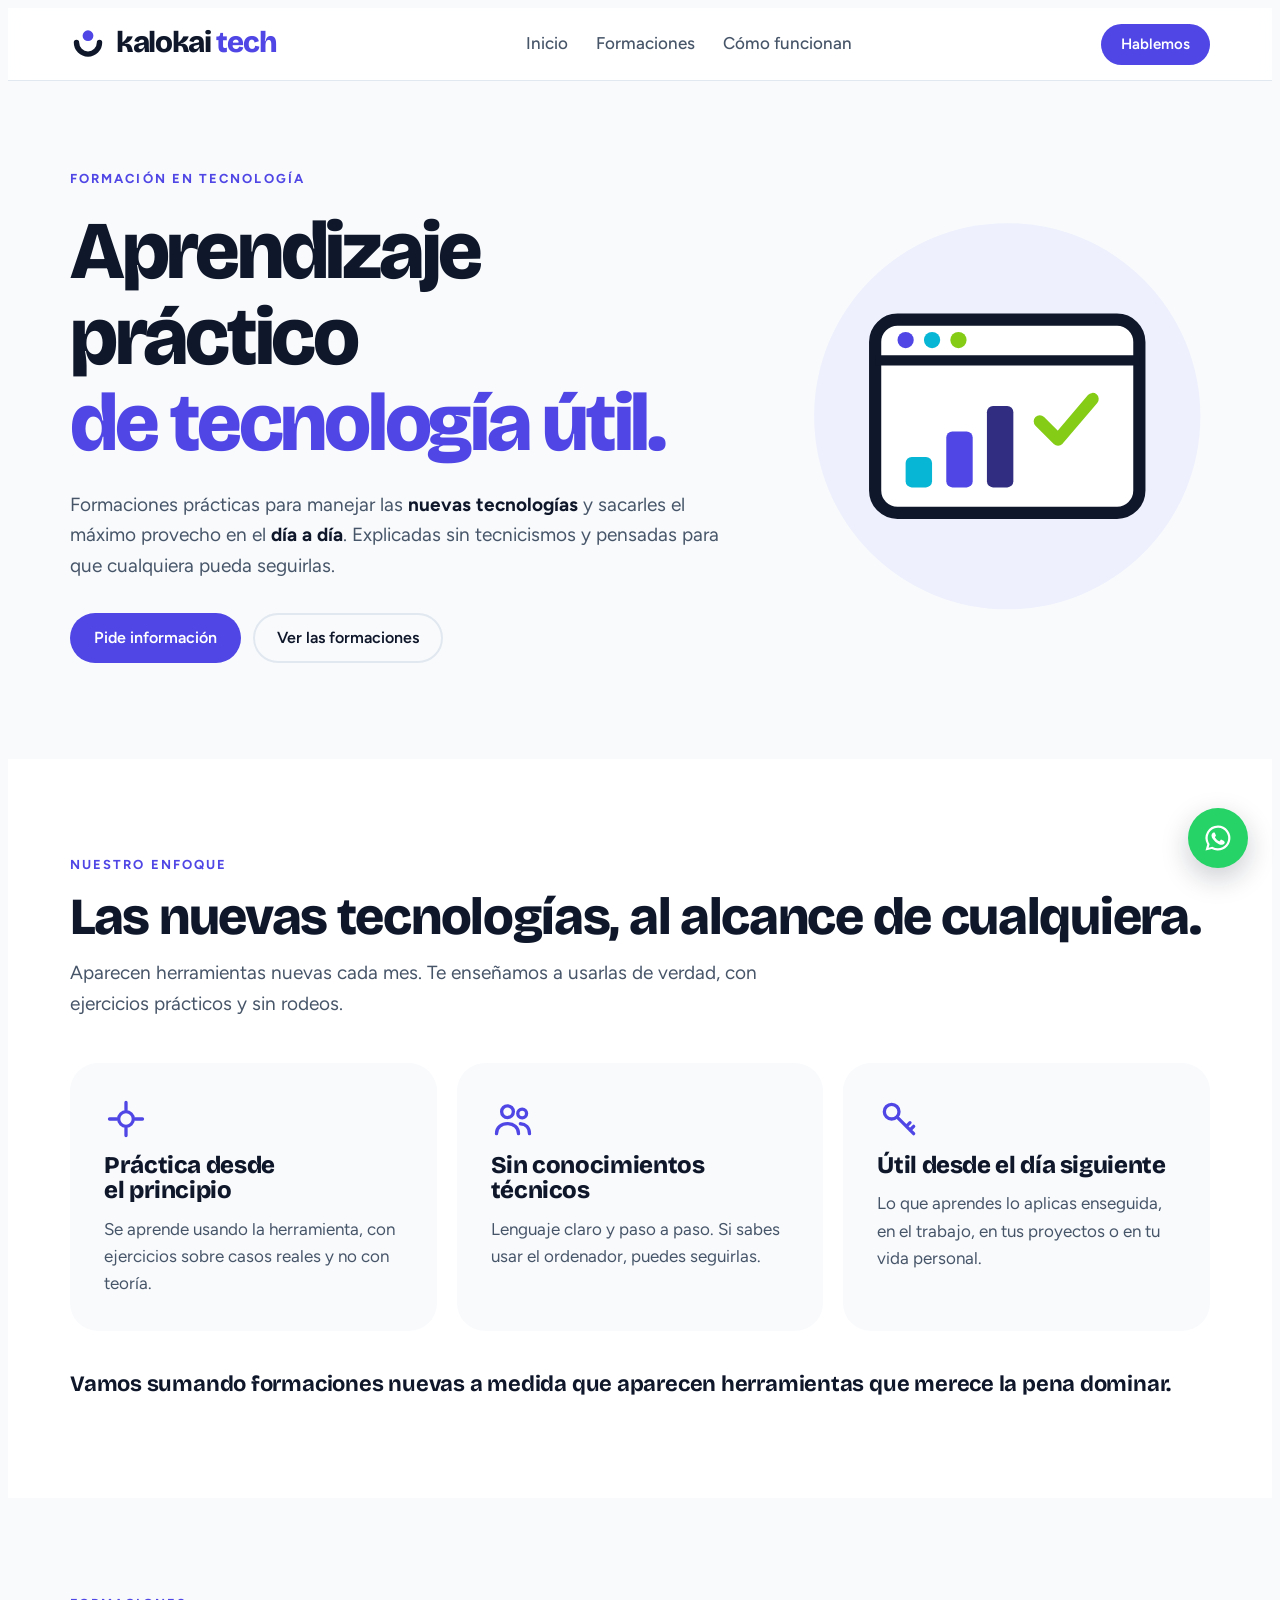
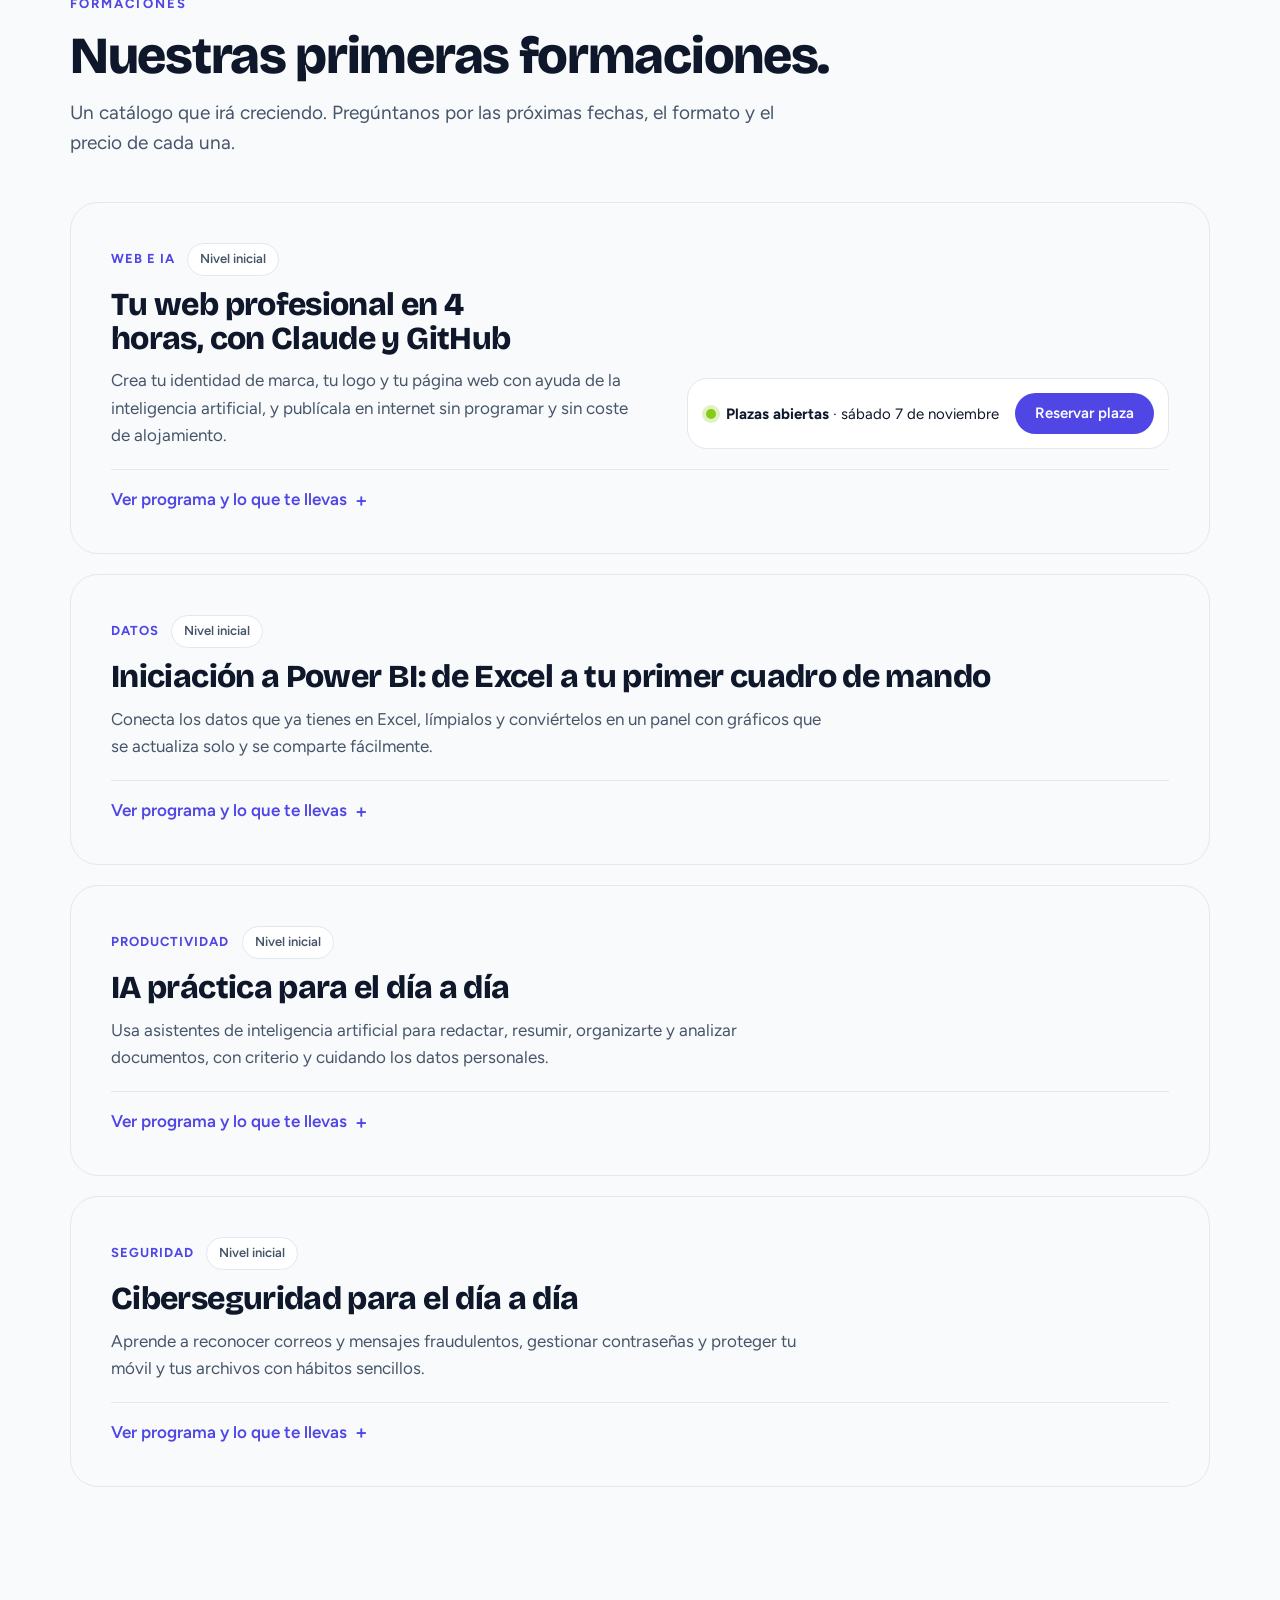
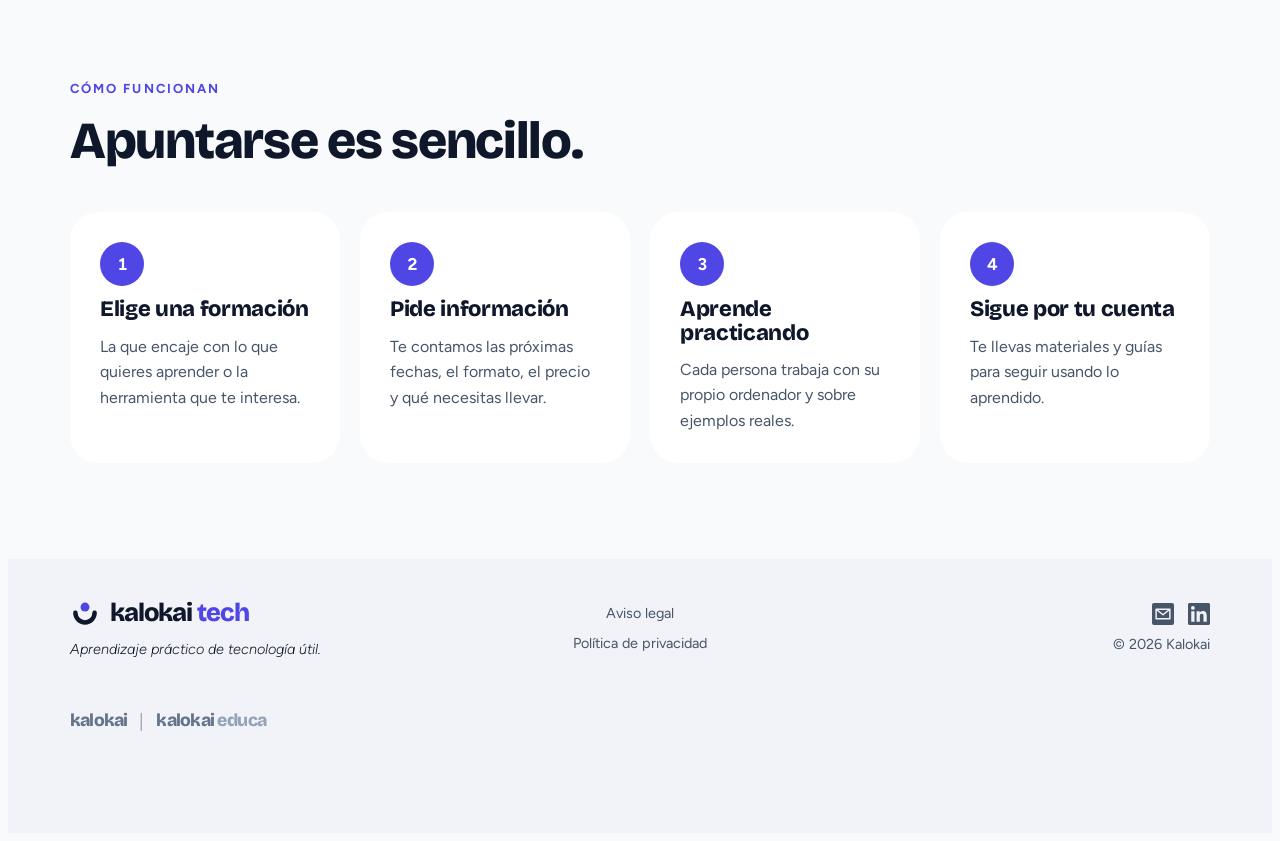
==== commit 2d9bd981: "Formaciones en una columna, con programa y «Lo que te llevas» Cada formación ocupa todo el ancho. Al" ====
--- a/index.html
+++ b/index.html
@@ -101,67 +101,155 @@
     <div class="cursos">
 
       <article class="curso">
-        <div class="top"><span class="tag">Web e IA</span><span class="pill">Nivel inicial</span></div>
-        <h3>Tu web profesional en 4 horas, con Claude y GitHub</h3>
-        <p>Crea tu identidad de marca, tu logo y tu página web con ayuda de la inteligencia artificial, y publícala en internet sin programar y sin coste de alojamiento.</p>
-        <div class="reserva">
-          <p class="aviso"><span class="aviso-dot" aria-hidden="true"></span><span><b>Plazas abiertas</b> · sábado 7 de noviembre</span></p>
-          <button class="btn btn-primary btn-reserva" type="button" data-reserva>Reservar plaza</button>
+        <div class="curso-head">
+          <div class="curso-info">
+            <div class="top"><span class="tag">Web e IA</span><span class="pill">Nivel inicial</span></div>
+            <h3>Tu web profesional en 4 horas, con Claude y GitHub</h3>
+            <p>Crea tu identidad de marca, tu logo y tu página web con ayuda de la inteligencia artificial, y publícala en internet sin programar y sin coste de alojamiento.</p>
+          </div>
+          <div class="reserva">
+            <p class="aviso"><span class="aviso-dot" aria-hidden="true"></span><span><b>Plazas abiertas</b> · sábado 7 de noviembre</span></p>
+            <button class="btn btn-primary btn-reserva" type="button" data-reserva>Reservar plaza</button>
+          </div>
         </div>
         <details>
-          <summary>Ver programa</summary>
-          <ul>
-            <li>Identidad de marca: briefing, mensaje, colores y tipografía.</li>
-            <li>Cuenta de GitHub y espacio donde vivirá la web.</li>
-            <li>Construir la web con Claude, con textos legales básicos.</li>
-            <li>Publicación gratuita y cómo hacer cambios uno mismo.</li>
-            <li>Necesitas portátil y una suscripción a Claude Pro.</li>
-          </ul>
+          <summary>Ver programa y lo que te llevas</summary>
+          <div class="curso-body">
+            <div class="curso-bloque">
+              <p class="eyebrow">Programa</p>
+              <ol class="programa">
+                <li><span class="n">1</span><div><h4>Identidad de marca</h4><p>Briefing, mensaje, colores y tipografía.</p></div></li>
+                <li><span class="n">2</span><div><h4>Cuenta de GitHub</h4><p>El espacio donde vivirá la web.</p></div></li>
+                <li><span class="n">3</span><div><h4>Construir la web</h4><p>Estructura y contenidos con Claude, y textos legales básicos.</p></div></li>
+                <li><span class="n">4</span><div><h4>Publicar y mantener</h4><p>Publicación gratuita y cómo hacer cambios tú mismo.</p></div></li>
+              </ol>
+              <p class="need">Necesitas portátil y una suscripción a Claude Pro.</p>
+            </div>
+            <div class="curso-bloque">
+              <p class="eyebrow">Lo que te llevas</p>
+              <ul class="llevas">
+                <li><svg viewBox="0 0 24 24" fill="none" stroke="currentColor" stroke-width="1.7" stroke-linecap="round" stroke-linejoin="round" aria-hidden="true"><path d="M12 3l2.7 5.6 6.1.9-4.4 4.3 1 6.1L12 17l-5.4 2.9 1-6.1-4.4-4.3 6.1-.9z"/></svg><h4>Identidad de marca</h4><p>Mensaje, tono de voz, paleta de colores y tipografías.</p></li>
+                <li><svg viewBox="0 0 24 24" fill="none" stroke="currentColor" stroke-width="1.7" stroke-linecap="round" stroke-linejoin="round" aria-hidden="true"><path d="M12 2.5l2.2 1.6 2.7-.1.9 2.6 2.2 1.6-.8 2.6.8 2.6-2.2 1.6-.9 2.6-2.7-.1L12 21.5l-2.2-1.6-2.7.1-.9-2.6-2.2-1.6.8-2.6-.8-2.6 2.2-1.6.9-2.6 2.7.1z"/><path d="M8.8 12.2l2.2 2.2 4.3-4.6"/></svg><h4>Logo e icono propios</h4><p>Originales y en vectorial, para la web y las redes.</p></li>
+                <li class="hl"><svg viewBox="0 0 24 24" fill="none" stroke="currentColor" stroke-width="1.7" stroke-linecap="round" stroke-linejoin="round" aria-hidden="true"><circle cx="12" cy="12" r="9"/><path d="M3 12h18M12 3c2.5 2.5 3.8 5.5 3.8 9s-1.3 6.5-3.8 9c-2.5-2.5-3.8-5.5-3.8-9S9.5 5.5 12 3z"/></svg><h4>Web publicada</h4><p>En internet ese mismo día, sin cuotas de alojamiento.</p></li>
+                <li><svg viewBox="0 0 24 24" fill="none" stroke="currentColor" stroke-width="1.7" stroke-linecap="round" stroke-linejoin="round" aria-hidden="true"><path d="M13 2.5L4.5 13.5H12l-1 8 8.5-11H12z"/></svg><h4>Perfecta en el móvil</h4><p>Rápida y cómoda en cualquier pantalla, sobre todo en el móvil.</p></li>
+                <li><svg viewBox="0 0 24 24" fill="none" stroke="currentColor" stroke-width="1.7" stroke-linecap="round" stroke-linejoin="round" aria-hidden="true"><path d="M20.5 11.6a8.5 8.5 0 0 1-12.4 7.5L3.5 20.5l1.4-4.4a8.5 8.5 0 1 1 15.6-4.5z"/><path d="M8 12.5c1-1.2 2-1.2 3 0s2 1.2 3 0 1.6-1 2-.6"/></svg><h4>WhatsApp en un clic</h4><p>Botón flotante que abre una conversación directa.</p></li>
+                <li><svg viewBox="0 0 24 24" fill="none" stroke="currentColor" stroke-width="1.7" stroke-linecap="round" stroke-linejoin="round" aria-hidden="true"><path d="M4 4.5l16 7.5-16 7.5 2.5-7.5z"/><path d="M6.5 12H12"/></svg><h4>Email y teléfono directos</h4><p>Enlaces que abren el correo o llaman al pulsar.</p></li>
+                <li><svg viewBox="0 0 24 24" fill="none" stroke="currentColor" stroke-width="1.7" stroke-linecap="round" stroke-linejoin="round" aria-hidden="true"><circle cx="11" cy="11" r="6.5"/><path d="M20.5 20.5l-4.8-4.8"/></svg><h4>Preparada para Google</h4><p>Título y descripción pensados para que te encuentren.</p></li>
+                <li><svg viewBox="0 0 24 24" fill="none" stroke="currentColor" stroke-width="1.7" stroke-linecap="round" stroke-linejoin="round" aria-hidden="true"><path d="M3 5.5c3-1.3 6-1.3 9 .5 3-1.8 6-1.8 9-.5v13c-3-1.3-6-1.3-9 .5-3-1.8-6-1.8-9-.5z"/><path d="M12 6v13.5"/></svg><h4>Autonomía</h4><p>Guía de prompts y saber hacer cambios sin ayuda.</p></li>
+              </ul>
+            </div>
+          </div>
         </details>
       </article>
 
       <article class="curso">
-        <div class="top"><span class="tag">Datos</span><span class="pill">Nivel inicial</span></div>
-        <h3>Iniciación a Power BI: de Excel a tu primer cuadro de mando</h3>
-        <p>Conecta los datos que ya tienes en Excel, límpialos y conviértelos en un panel con gráficos que se actualiza solo y se comparte fácilmente.</p>
+        <div class="curso-head">
+          <div class="curso-info">
+            <div class="top"><span class="tag">Datos</span><span class="pill">Nivel inicial</span></div>
+            <h3>Iniciación a Power BI: de Excel a tu primer cuadro de mando</h3>
+            <p>Conecta los datos que ya tienes en Excel, límpialos y conviértelos en un panel con gráficos que se actualiza solo y se comparte fácilmente.</p>
+          </div>
+        </div>
         <details>
-          <summary>Ver programa</summary>
-          <ul>
-            <li>Importar datos desde Excel y otras fuentes con Power Query.</li>
-            <li>Limpiar y dar forma a los datos sin fórmulas complicadas.</li>
-            <li>Gráficos, filtros y segmentaciones que responden a preguntas reales.</li>
-            <li>Publicar el informe y compartirlo.</li>
-          </ul>
+          <summary>Ver programa y lo que te llevas</summary>
+          <div class="curso-body">
+            <div class="curso-bloque">
+              <p class="eyebrow">Programa</p>
+              <ol class="programa">
+                <li><span class="n">1</span><div><h4>Conectar los datos</h4><p>Importar desde Excel y otras fuentes con Power Query.</p></div></li>
+                <li><span class="n">2</span><div><h4>Limpiar y dar forma</h4><p>Preparar los datos sin fórmulas complicadas.</p></div></li>
+                <li><span class="n">3</span><div><h4>Visualizar</h4><p>Gráficos, filtros y segmentaciones que responden a preguntas reales.</p></div></li>
+                <li><span class="n">4</span><div><h4>Compartir</h4><p>Publicar el informe y mantenerlo al día.</p></div></li>
+              </ol>
+            </div>
+            <div class="curso-bloque">
+              <p class="eyebrow">Lo que te llevas</p>
+              <ul class="llevas">
+                <li><svg viewBox="0 0 24 24" fill="none" stroke="currentColor" stroke-width="1.7" stroke-linecap="round" stroke-linejoin="round" aria-hidden="true"><ellipse cx="12" cy="5.5" rx="7.5" ry="2.8"/><path d="M4.5 5.5v13c0 1.5 3.4 2.8 7.5 2.8s7.5-1.3 7.5-2.8v-13M4.5 12c0 1.5 3.4 2.8 7.5 2.8s7.5-1.3 7.5-2.8"/></svg><h4>Datos conectados</h4><p>Tus hojas de Excel y otras fuentes, reunidas en un solo informe.</p></li>
+                <li><svg viewBox="0 0 24 24" fill="none" stroke="currentColor" stroke-width="1.7" stroke-linecap="round" stroke-linejoin="round" aria-hidden="true"><path d="M3.5 4.5h17l-6.5 8v6.5l-4 1.5v-8z"/></svg><h4>Datos limpios</h4><p>Formatos, columnas y duplicados resueltos sin fórmulas.</p></li>
+                <li class="hl"><svg viewBox="0 0 24 24" fill="none" stroke="currentColor" stroke-width="1.7" stroke-linecap="round" stroke-linejoin="round" aria-hidden="true"><path d="M3.5 20.5h17"/><path d="M6.5 16.5v-5M11 16.5V7M15.5 16.5v-7M20 16.5V4.5"/></svg><h4>Tu primer cuadro de mando</h4><p>Un panel con tus propios datos, hecho por ti.</p></li>
+                <li><svg viewBox="0 0 24 24" fill="none" stroke="currentColor" stroke-width="1.7" stroke-linecap="round" stroke-linejoin="round" aria-hidden="true"><path d="M12 3a9 9 0 1 0 9 9h-9z"/><path d="M15 3.5a9 9 0 0 1 5.5 5.5H15z"/></svg><h4>Gráficos que se entienden</h4><p>Qué gráfico usar en cada caso para mostrar lo importante.</p></li>
+                <li><svg viewBox="0 0 24 24" fill="none" stroke="currentColor" stroke-width="1.7" stroke-linecap="round" stroke-linejoin="round" aria-hidden="true"><path d="M4 6.5h9M17 6.5h3M4 12h3M11 12h9M4 17.5h11M19 17.5h1"/><circle cx="15" cy="6.5" r="2"/><circle cx="9" cy="12" r="2"/><circle cx="17" cy="17.5" r="2"/></svg><h4>Filtros interactivos</h4><p>Segmentaciones para ver los datos por fecha, zona o categoría.</p></li>
+                <li><svg viewBox="0 0 24 24" fill="none" stroke="currentColor" stroke-width="1.7" stroke-linecap="round" stroke-linejoin="round" aria-hidden="true"><path d="M20 12a8 8 0 0 1-14.3 4.9M4 12a8 8 0 0 1 14.3-4.9"/><path d="M18.5 3.5v3.8h-3.8M5.5 20.5v-3.8h3.8"/></svg><h4>Actualización automática</h4><p>El informe se pone al día cuando cambian los datos de origen.</p></li>
+                <li><svg viewBox="0 0 24 24" fill="none" stroke="currentColor" stroke-width="1.7" stroke-linecap="round" stroke-linejoin="round" aria-hidden="true"><circle cx="18" cy="5.5" r="2.5"/><circle cx="6" cy="12" r="2.5"/><circle cx="18" cy="18.5" r="2.5"/><path d="M8.2 10.8l7.6-4.1M8.2 13.2l7.6 4.1"/></svg><h4>Listo para compartir</h4><p>Publicado o exportado para enseñarlo a quien lo necesite.</p></li>
+                <li><svg viewBox="0 0 24 24" fill="none" stroke="currentColor" stroke-width="1.7" stroke-linecap="round" stroke-linejoin="round" aria-hidden="true"><path d="M3 5.5c3-1.3 6-1.3 9 .5 3-1.8 6-1.8 9-.5v13c-3-1.3-6-1.3-9 .5-3-1.8-6-1.8-9-.5z"/><path d="M12 6v13.5"/></svg><h4>Autonomía</h4><p>Pasos y plantillas para repetir el proceso con otros datos.</p></li>
+              </ul>
+            </div>
+          </div>
         </details>
       </article>
 
       <article class="curso">
-        <div class="top"><span class="tag">Productividad</span><span class="pill">Nivel inicial</span></div>
-        <h3>IA práctica para el día a día</h3>
-        <p>Usa asistentes de inteligencia artificial para redactar, resumir, organizarte y analizar documentos, con criterio y cuidando los datos personales.</p>
+        <div class="curso-head">
+          <div class="curso-info">
+            <div class="top"><span class="tag">Productividad</span><span class="pill">Nivel inicial</span></div>
+            <h3>IA práctica para el día a día</h3>
+            <p>Usa asistentes de inteligencia artificial para redactar, resumir, organizarte y analizar documentos, con criterio y cuidando los datos personales.</p>
+          </div>
+        </div>
         <details>
-          <summary>Ver programa</summary>
-          <ul>
-            <li>Cómo escribir buenas instrucciones y revisar lo que devuelve la IA.</li>
-            <li>Correos, textos, resúmenes de documentos largos y organización de tareas.</li>
-            <li>Qué información no compartir y cómo proteger datos personales.</li>
-            <li>Una biblioteca de prompts propia para seguir usándola.</li>
-          </ul>
+          <summary>Ver programa y lo que te llevas</summary>
+          <div class="curso-body">
+            <div class="curso-bloque">
+              <p class="eyebrow">Programa</p>
+              <ol class="programa">
+                <li><span class="n">1</span><div><h4>Pedir bien</h4><p>Cómo escribir buenas instrucciones y revisar lo que devuelve la IA.</p></div></li>
+                <li><span class="n">2</span><div><h4>Escribir y resumir</h4><p>Correos, textos y resúmenes de documentos largos.</p></div></li>
+                <li><span class="n">3</span><div><h4>Organizarte</h4><p>Tareas, planes y agendas preparados con ayuda de la IA.</p></div></li>
+                <li><span class="n">4</span><div><h4>Usarla con cuidado</h4><p>Qué información no compartir y cómo proteger los datos personales.</p></div></li>
+              </ol>
+            </div>
+            <div class="curso-bloque">
+              <p class="eyebrow">Lo que te llevas</p>
+              <ul class="llevas">
+                <li><svg viewBox="0 0 24 24" fill="none" stroke="currentColor" stroke-width="1.7" stroke-linecap="round" stroke-linejoin="round" aria-hidden="true"><path d="M12 3l1.8 5.2L19 10l-5.2 1.8L12 17l-1.8-5.2L5 10l5.2-1.8z"/><path d="M19 15.5l.8 2.2 2.2.8-2.2.8-.8 2.2-.8-2.2-2.2-.8 2.2-.8z"/></svg><h4>Buenas instrucciones</h4><p>Cómo pedir a la IA lo que necesitas y obtener mejores respuestas.</p></li>
+                <li><svg viewBox="0 0 24 24" fill="none" stroke="currentColor" stroke-width="1.7" stroke-linecap="round" stroke-linejoin="round" aria-hidden="true"><path d="M14 3H6.5v18h11V6.5z"/><path d="M14 3v3.5h3.5M9 11h6M9 14.5h6M9 18h3.5"/></svg><h4>Textos en minutos</h4><p>Correos, mensajes y documentos redactados y revisados con ayuda.</p></li>
+                <li><svg viewBox="0 0 24 24" fill="none" stroke="currentColor" stroke-width="1.7" stroke-linecap="round" stroke-linejoin="round" aria-hidden="true"><path d="M12 3.5l9 4.5-9 4.5-9-4.5z"/><path d="M3 12.5l9 4.5 9-4.5M3 16.5l9 4.5 9-4.5"/></svg><h4>Resúmenes al momento</h4><p>Lo importante de documentos largos, en pocas líneas.</p></li>
+                <li class="hl"><svg viewBox="0 0 24 24" fill="none" stroke="currentColor" stroke-width="1.7" stroke-linecap="round" stroke-linejoin="round" aria-hidden="true"><path d="M6.5 3.5h11v17L12 16.5l-5.5 4z"/></svg><h4>Tu biblioteca de prompts</h4><p>Instrucciones propias guardadas para reutilizarlas cuando quieras.</p></li>
+                <li><svg viewBox="0 0 24 24" fill="none" stroke="currentColor" stroke-width="1.7" stroke-linecap="round" stroke-linejoin="round" aria-hidden="true"><path d="M9.5 6.5h11M9.5 12h11M9.5 17.5h11"/><path d="M3.5 6.5l1.2 1.2 2-2.2M3.5 12l1.2 1.2 2-2.2M3.5 17.5l1.2 1.2 2-2.2"/></svg><h4>Organización del día</h4><p>Listas de tareas, planes y agendas preparados en un momento.</p></li>
+                <li><svg viewBox="0 0 24 24" fill="none" stroke="currentColor" stroke-width="1.7" stroke-linecap="round" stroke-linejoin="round" aria-hidden="true"><circle cx="12" cy="12" r="9"/><path d="M8 12.3l2.7 2.7 5.3-5.6"/></svg><h4>Criterio para revisar</h4><p>Cómo detectar errores y datos inventados en las respuestas.</p></li>
+                <li><svg viewBox="0 0 24 24" fill="none" stroke="currentColor" stroke-width="1.7" stroke-linecap="round" stroke-linejoin="round" aria-hidden="true"><rect x="4.5" y="10.5" width="15" height="10" rx="2"/><path d="M8 10.5V7.5a4 4 0 0 1 8 0v3"/></svg><h4>Datos protegidos</h4><p>Qué no compartir y cómo cuidar la información personal.</p></li>
+                <li><svg viewBox="0 0 24 24" fill="none" stroke="currentColor" stroke-width="1.7" stroke-linecap="round" stroke-linejoin="round" aria-hidden="true"><path d="M3 5.5c3-1.3 6-1.3 9 .5 3-1.8 6-1.8 9-.5v13c-3-1.3-6-1.3-9 .5-3-1.8-6-1.8-9-.5z"/><path d="M12 6v13.5"/></svg><h4>Autonomía</h4><p>Saber elegir la herramienta adecuada y seguir aprendiendo.</p></li>
+              </ul>
+            </div>
+          </div>
         </details>
       </article>
 
       <article class="curso">
-        <div class="top"><span class="tag">Seguridad</span><span class="pill">Nivel inicial</span></div>
-        <h3>Ciberseguridad para el día a día</h3>
-        <p>Aprende a reconocer correos y mensajes fraudulentos, gestionar contraseñas y proteger tu móvil y tus archivos con hábitos sencillos.</p>
+        <div class="curso-head">
+          <div class="curso-info">
+            <div class="top"><span class="tag">Seguridad</span><span class="pill">Nivel inicial</span></div>
+            <h3>Ciberseguridad para el día a día</h3>
+            <p>Aprende a reconocer correos y mensajes fraudulentos, gestionar contraseñas y proteger tu móvil y tus archivos con hábitos sencillos.</p>
+          </div>
+        </div>
         <details>
-          <summary>Ver programa</summary>
-          <ul>
-            <li>Phishing y estafas: ejemplos reales y cómo reconocerlos.</li>
-            <li>Contraseñas, gestores de contraseñas y doble factor.</li>
-            <li>Móviles, wifi pública y dispositivos compartidos.</li>
-            <li>Copias de seguridad y qué hacer si algo sale mal.</li>
-          </ul>
+          <summary>Ver programa y lo que te llevas</summary>
+          <div class="curso-body">
+            <div class="curso-bloque">
+              <p class="eyebrow">Programa</p>
+              <ol class="programa">
+                <li><span class="n">1</span><div><h4>Fraudes y estafas</h4><p>Phishing, SMS y llamadas: ejemplos reales y cómo reconocerlos.</p></div></li>
+                <li><span class="n">2</span><div><h4>Contraseñas</h4><p>Gestores de contraseñas y doble factor.</p></div></li>
+                <li><span class="n">3</span><div><h4>Dispositivos</h4><p>Móviles, wifi pública y equipos compartidos.</p></div></li>
+                <li><span class="n">4</span><div><h4>Copias y plan B</h4><p>Copias de seguridad y qué hacer si algo sale mal.</p></div></li>
+              </ol>
+            </div>
+            <div class="curso-bloque">
+              <p class="eyebrow">Lo que te llevas</p>
+              <ul class="llevas">
+                <li><svg viewBox="0 0 24 24" fill="none" stroke="currentColor" stroke-width="1.7" stroke-linecap="round" stroke-linejoin="round" aria-hidden="true"><path d="M12 3.5l9.5 16.5h-19z"/><path d="M12 10v4.5M12 17.5v.01"/></svg><h4>Ojo para el fraude</h4><p>Reconocer correos, SMS y llamadas fraudulentas a tiempo.</p></li>
+                <li><svg viewBox="0 0 24 24" fill="none" stroke="currentColor" stroke-width="1.7" stroke-linecap="round" stroke-linejoin="round" aria-hidden="true"><circle cx="8" cy="15" r="4.5"/><path d="M11.2 11.8L20 3M16.5 6.5l2.5 2.5M14 9l2 2"/></svg><h4>Contraseñas seguras</h4><p>Un gestor de contraseñas y claves que no se repiten.</p></li>
+                <li class="hl"><svg viewBox="0 0 24 24" fill="none" stroke="currentColor" stroke-width="1.7" stroke-linecap="round" stroke-linejoin="round" aria-hidden="true"><path d="M12 3l7.5 3v5.5c0 4.5-3.2 8-7.5 9.5-4.3-1.5-7.5-5-7.5-9.5V6z"/><path d="M8.8 12l2.2 2.2 4.3-4.5"/></svg><h4>Doble factor</h4><p>Tus cuentas principales protegidas con un segundo paso.</p></li>
+                <li><svg viewBox="0 0 24 24" fill="none" stroke="currentColor" stroke-width="1.7" stroke-linecap="round" stroke-linejoin="round" aria-hidden="true"><rect x="6.5" y="2.5" width="11" height="19" rx="2.5"/><path d="M11 18.5h2"/></svg><h4>Móvil protegido</h4><p>Bloqueo, actualizaciones y permisos de las apps revisados.</p></li>
+                <li><svg viewBox="0 0 24 24" fill="none" stroke="currentColor" stroke-width="1.7" stroke-linecap="round" stroke-linejoin="round" aria-hidden="true"><path d="M2.5 9a14 14 0 0 1 19 0M5.5 12.5a9.5 9.5 0 0 1 13 0M8.5 16a5 5 0 0 1 7 0"/><path d="M12 19.5v.01"/></svg><h4>Wifi y redes públicas</h4><p>Cuándo conectarse y qué evitar fuera de casa.</p></li>
+                <li><svg viewBox="0 0 24 24" fill="none" stroke="currentColor" stroke-width="1.7" stroke-linecap="round" stroke-linejoin="round" aria-hidden="true"><rect x="3" y="4" width="18" height="5" rx="1"/><path d="M4.5 9v10.5h15V9M10 13h4"/></svg><h4>Copias de seguridad</h4><p>Una rutina sencilla para no perder tus archivos.</p></li>
+                <li><svg viewBox="0 0 24 24" fill="none" stroke="currentColor" stroke-width="1.7" stroke-linecap="round" stroke-linejoin="round" aria-hidden="true"><circle cx="12" cy="12" r="9"/><circle cx="12" cy="12" r="3.8"/><path d="M5.6 5.6l3.7 3.7M14.7 14.7l3.7 3.7M18.4 5.6l-3.7 3.7M9.3 14.7l-3.7 3.7"/></svg><h4>Plan si algo falla</h4><p>Qué hacer si te roban una cuenta o un dispositivo.</p></li>
+                <li><svg viewBox="0 0 24 24" fill="none" stroke="currentColor" stroke-width="1.7" stroke-linecap="round" stroke-linejoin="round" aria-hidden="true"><path d="M3 5.5c3-1.3 6-1.3 9 .5 3-1.8 6-1.8 9-.5v13c-3-1.3-6-1.3-9 .5-3-1.8-6-1.8-9-.5z"/><path d="M12 6v13.5"/></svg><h4>Autonomía</h4><p>Una lista para revisar tu seguridad cuando quieras.</p></li>
+              </ul>
+            </div>
+          </div>
         </details>
       </article>
 
@@ -227,7 +315,7 @@
   <button class="dialog-close" type="button" aria-label="Cerrar">&times;</button>
   <p class="eyebrow">Plazas abiertas · sábado 7 de noviembre de 2026</p>
   <h2 id="reserva-title" class="dialog-title">Reserva tu plaza</h2>
-  <p class="dialog-intro">Tu web profesional en 4 horas, con Claude y GitHub. Déjanos tus datos y te confirmaremos la plaza, el horario, el lugar y el precio. Recuerda que necesitas portátil y una suscripción a Claude Pro.</p>
+  <p class="dialog-intro"><strong>Tu web profesional en 4 horas, con Claude y GitHub.</strong> Déjanos tus datos y te confirmaremos la plaza, el horario, el lugar y el precio. Recuerda que necesitas portátil y una suscripción a Claude Pro.</p>
   <form class="form" id="reserva-form" novalidate>
     <div class="field">
       <label for="r-nombre">Nombre y apellidos</label>
@@ -243,7 +331,7 @@
     </div>
     <div class="field field-wide">
       <label for="r-mensaje">¿Algo que debamos saber? <span class="optional">(opcional)</span></label>
-      <textarea id="r-mensaje" name="mensaje" rows="3" placeholder="A qué te dedicas, si ya tienes logo o dominio, dudas…"></textarea>
+      <textarea id="r-mensaje" name="mensaje" rows="3" placeholder="A qué te dedicas…"></textarea>
     </div>
     <label class="check field-wide"><input type="checkbox" id="r-acepto" name="acepto" required> <span>He leído la <a href="privacidad.html" target="_blank">política de privacidad</a> y acepto que Kalokai use estos datos para gestionar mi reserva.</span></label>
     <div class="field-wide form-foot">
--- a/styles.css
+++ b/styles.css
@@ -83,45 +83,37 @@
 @media (max-width:860px){.grid3{grid-template-columns:1fr}}
 .closing{margin-top:36px;font-family:var(--display);font-weight:700;font-size:22px;letter-spacing:-.01em}
 
-/* Formaciones */
-.cursos{display:grid;grid-template-columns:repeat(2,minmax(0,1fr));gap:20px}
-.curso{background:var(--bg);border:1px solid var(--line);border-radius:var(--r);padding:34px;display:flex;flex-direction:column;gap:14px;min-width:0}
-.curso.feat{background:var(--tint);border-color:transparent}
-.curso .top{display:flex;justify-content:space-between;align-items:center;gap:12px;flex-wrap:wrap}
+/* Formaciones: una columna; cada formación a todo el ancho */
+.cursos{display:flex;flex-direction:column;gap:20px}
+.curso{background:var(--bg);border:1px solid var(--line);border-radius:var(--r);padding:clamp(24px,3.4vw,40px);display:flex;flex-direction:column;gap:20px;min-width:0}
+.curso-head{display:flex;flex-wrap:wrap;align-items:flex-end;justify-content:space-between;gap:20px 40px}
+.curso-info{flex:1 1 520px;min-width:0;display:flex;flex-direction:column;gap:12px}
+.curso-info > p{color:var(--muted);max-width:66ch}
+.curso .top{display:flex;align-items:center;gap:12px;flex-wrap:wrap}
 .tag{font-size:13px;font-weight:700;letter-spacing:.08em;text-transform:uppercase;color:var(--accent)}
 .pill{font-size:13px;font-weight:600;padding:5px 12px;border-radius:999px;background:var(--surface);color:var(--muted);border:1px solid var(--line)}
-.curso h3{font-size:clamp(24px,2.6vw,30px);letter-spacing:-.02em}
-.curso > p{color:var(--muted)}
-.meta{display:flex;flex-wrap:wrap;gap:8px 20px;font-size:15px;font-weight:600;color:var(--fg);padding-top:6px}
-.meta span{display:inline-flex;align-items:center;gap:6px}
-.meta svg{width:16px;height:16px;color:var(--accent)}
-details{border-top:1px solid var(--line);padding-top:14px;margin-top:auto}
-summary{cursor:pointer;font-weight:600;color:var(--accent);list-style:none;display:flex;align-items:center;gap:6px}
+.curso h3{font-size:clamp(24px,2.6vw,32px);letter-spacing:-.02em}
+details{border-top:1px solid var(--line);padding-top:16px}
+summary{cursor:pointer;font-weight:600;color:var(--accent);list-style:none;display:inline-flex;align-items:center;gap:8px}
 summary::-webkit-details-marker{display:none}
 summary::after{content:"+";font-size:20px;line-height:1}
 details[open] summary::after{content:"–"}
-details ul{margin:14px 0 0;padding:0;list-style:none;display:flex;flex-direction:column;gap:8px}
-details li{display:flex;gap:10px;color:var(--muted)}
-details li::before{content:"";flex:none;width:8px;height:8px;margin-top:.62em;border-radius:50%;background:var(--lime)}
-@media (max-width:860px){.cursos{grid-template-columns:1fr}}
-
-/* Destacada */
-.dark{background:var(--band-dark);color:var(--band-dark-fg)}
-.dark .eyebrow{color:var(--cyan)}
-.dark .lead{color:var(--band-dark-muted)}
-.feat-grid{display:grid;grid-template-columns:minmax(0,1fr) minmax(0,1fr);gap:48px;align-items:start}
-.feat-grid h2{font-size:clamp(32px,4.4vw,52px);letter-spacing:-.03em;margin-block:14px 18px}
-.checks{list-style:none;margin:0;padding:0;display:grid;grid-template-columns:1fr 1fr;gap:14px 22px}
-.checks li{display:flex;gap:10px;align-items:flex-start;font-weight:500}
-.checks svg{flex:none;width:22px;height:22px;color:var(--lime);margin-top:2px}
-.price-row{display:grid;grid-template-columns:1fr 1fr;gap:16px;margin-top:32px}
-.price{border-radius:22px;padding:24px;background:rgba(255,255,255,.07);border:1px solid rgba(255,255,255,.14)}
-.price .tag{color:var(--cyan)}
-.price strong{display:block;font-family:var(--display);font-size:34px;letter-spacing:-.03em;margin-block:6px;font-variant-numeric:tabular-nums}
-.price p{color:var(--band-dark-muted);font-size:15px}
-.req{margin-top:16px;padding:16px 20px;border-radius:18px;border:1px dashed rgba(255,255,255,.3);font-size:15px;color:var(--band-dark-muted)}
-.req b{color:var(--band-dark-fg)}
-@media (max-width:860px){.feat-grid,.price-row{grid-template-columns:1fr}.checks{grid-template-columns:1fr}}
+.curso-body{display:flex;flex-direction:column;gap:36px;padding-top:28px}
+.curso-bloque{display:flex;flex-direction:column;gap:16px}
+.curso-bloque > .eyebrow{font-size:12px}
+.programa{list-style:none;margin:0;padding:0;display:grid;grid-template-columns:repeat(4,minmax(0,1fr));gap:16px}
+.programa li{display:flex;gap:14px;align-items:flex-start;min-width:0}
+.programa .n{flex:none;width:34px;height:34px;border-radius:50%;background:var(--accent);color:var(--accent-ink);display:grid;place-items:center;font-weight:700;font-size:15px;font-variant-numeric:tabular-nums}
+.programa h4,.llevas h4{font-family:var(--display);font-weight:800;font-size:19px;line-height:1.15;letter-spacing:-.015em;margin:0 0 4px}
+.programa p,.llevas p{color:var(--muted);font-size:15.5px;line-height:1.5;margin:0}
+.need{font-size:15px;color:var(--muted);padding:12px 16px;border-radius:14px;border:1px dashed var(--line-strong)}
+.need::before{content:"Requisito · ";font-weight:700;color:var(--fg)}
+.llevas{list-style:none;margin:0;padding:0;display:grid;grid-template-columns:repeat(4,minmax(0,1fr));gap:16px}
+.llevas li{background:var(--surface);border-radius:22px;padding:24px;min-width:0}
+.llevas li.hl{background:var(--tint)}
+.llevas svg{width:30px;height:30px;color:var(--accent);display:block;margin-bottom:14px}
+@media (max-width:1000px){.programa,.llevas{grid-template-columns:repeat(2,minmax(0,1fr))}}
+@media (max-width:560px){.programa,.llevas{grid-template-columns:1fr}}
 
 /* Pasos */
 .steps{display:grid;grid-template-columns:repeat(4,minmax(0,1fr));gap:20px;counter-reset:s}
@@ -191,6 +183,7 @@
 .dialog-close:hover{border-color:var(--accent)}
 .dialog-title{font-size:clamp(1.8rem,1.4rem + 1.4vw,2.4rem);letter-spacing:-.035em;margin:0 56px 10px 0}
 .dialog-intro{color:var(--muted);margin:0 0 26px}
+.dialog-intro strong{color:var(--fg);font-weight:700}
 .form{display:grid;grid-template-columns:1fr 1fr;gap:20px}
 .field{display:flex;flex-direction:column;gap:8px;min-width:0}
 .field-wide{grid-column:1 / -1}
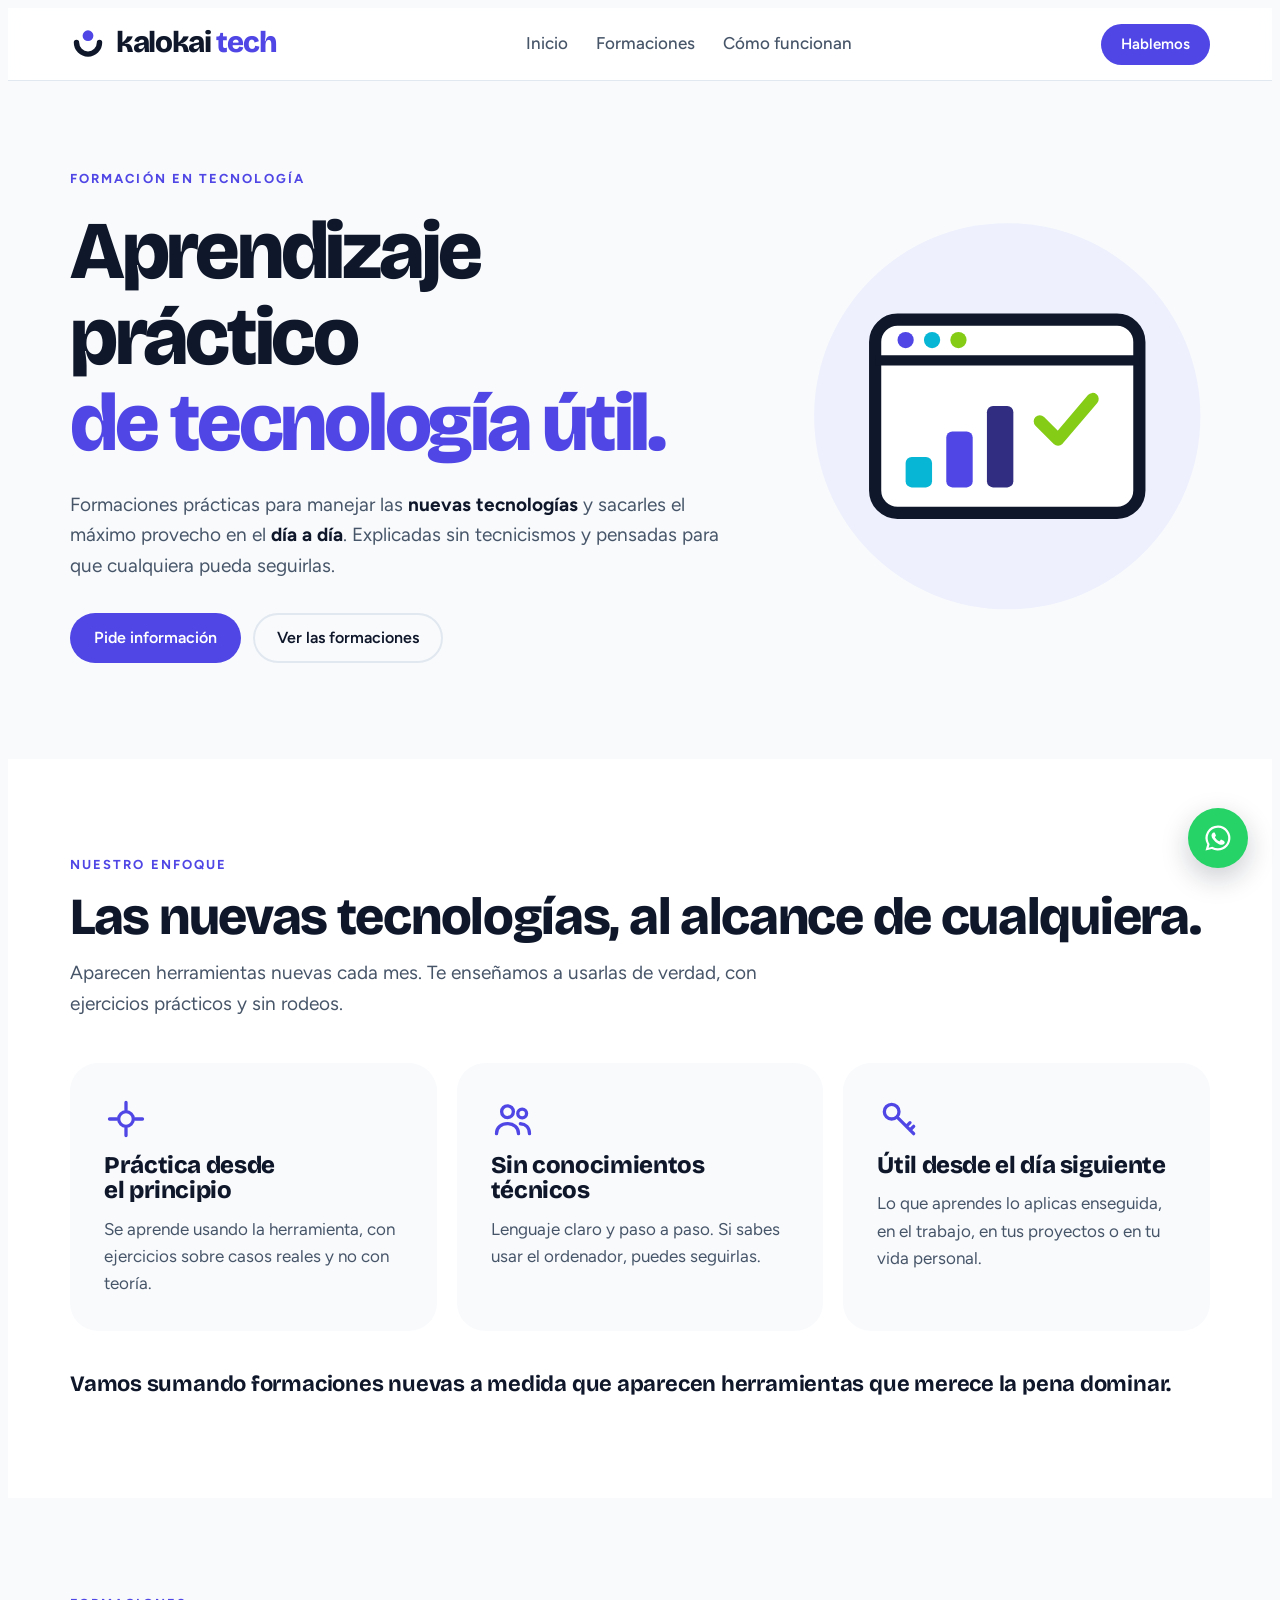
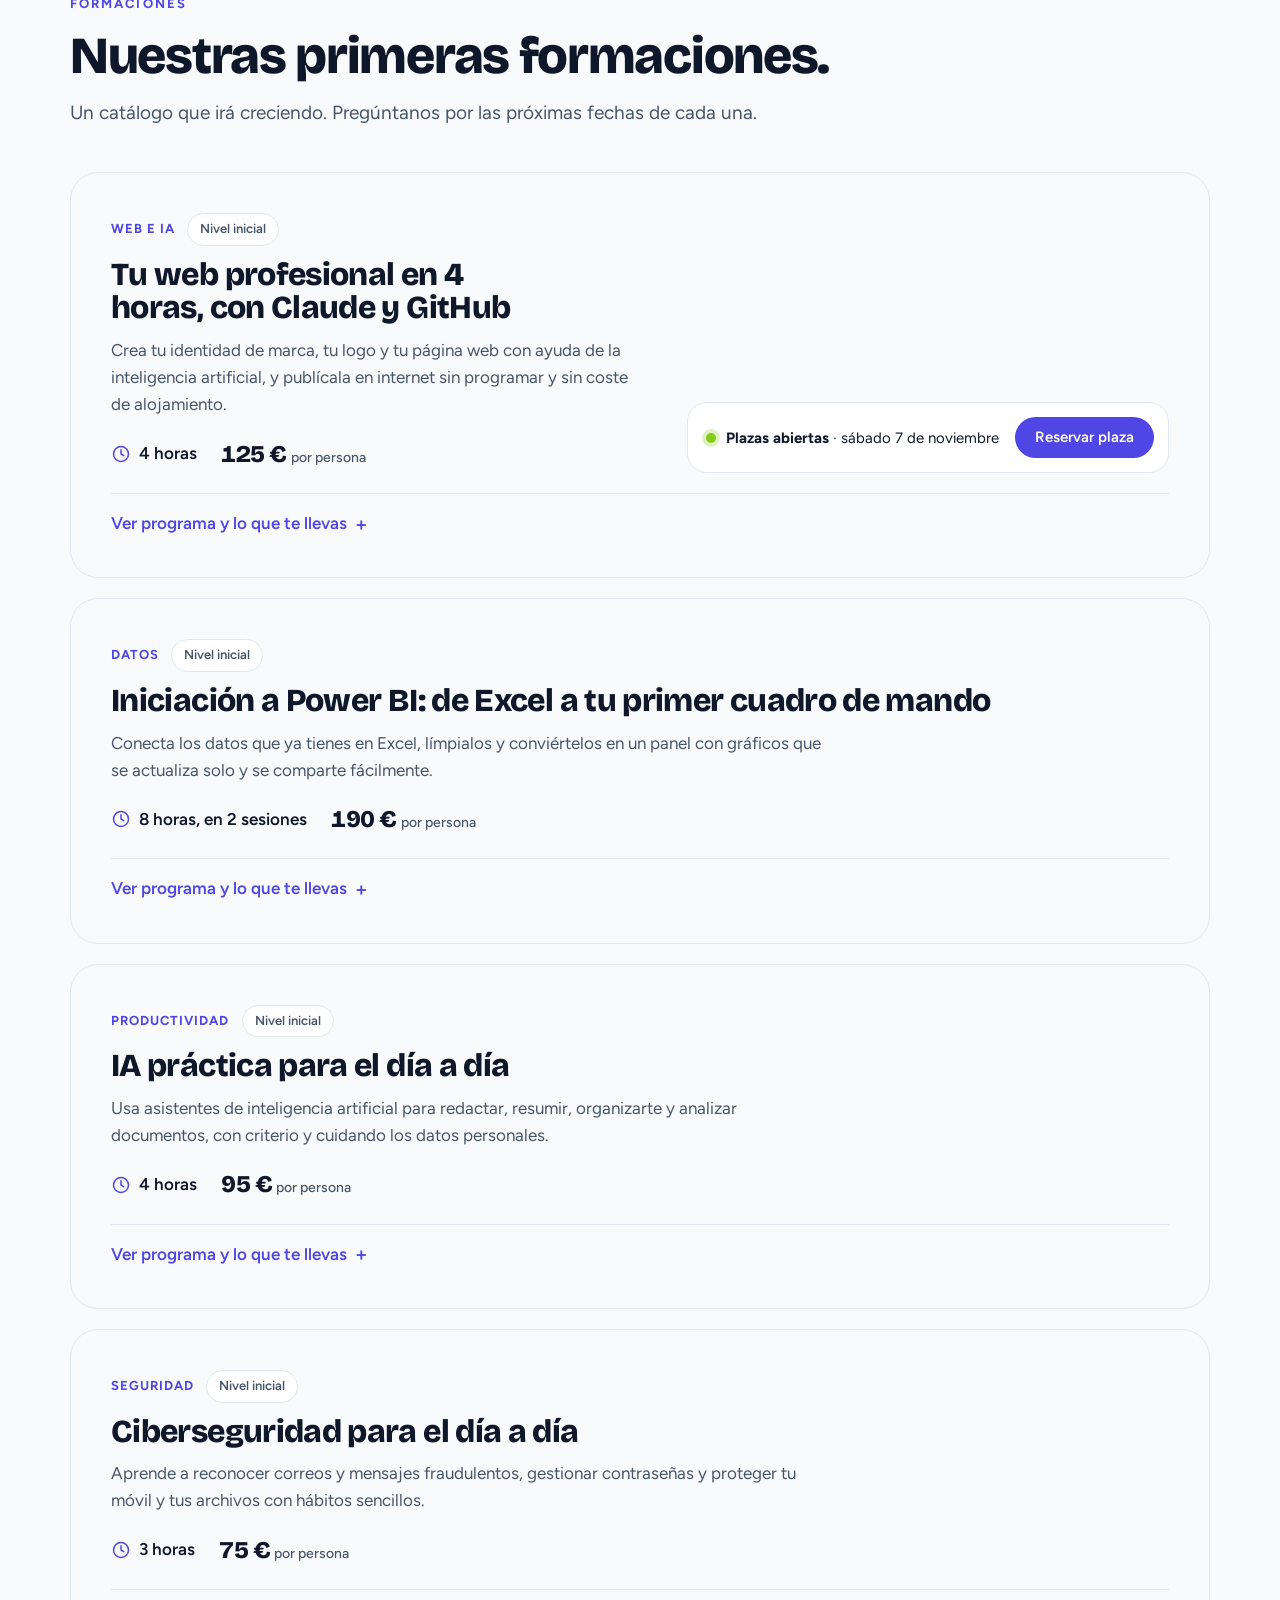
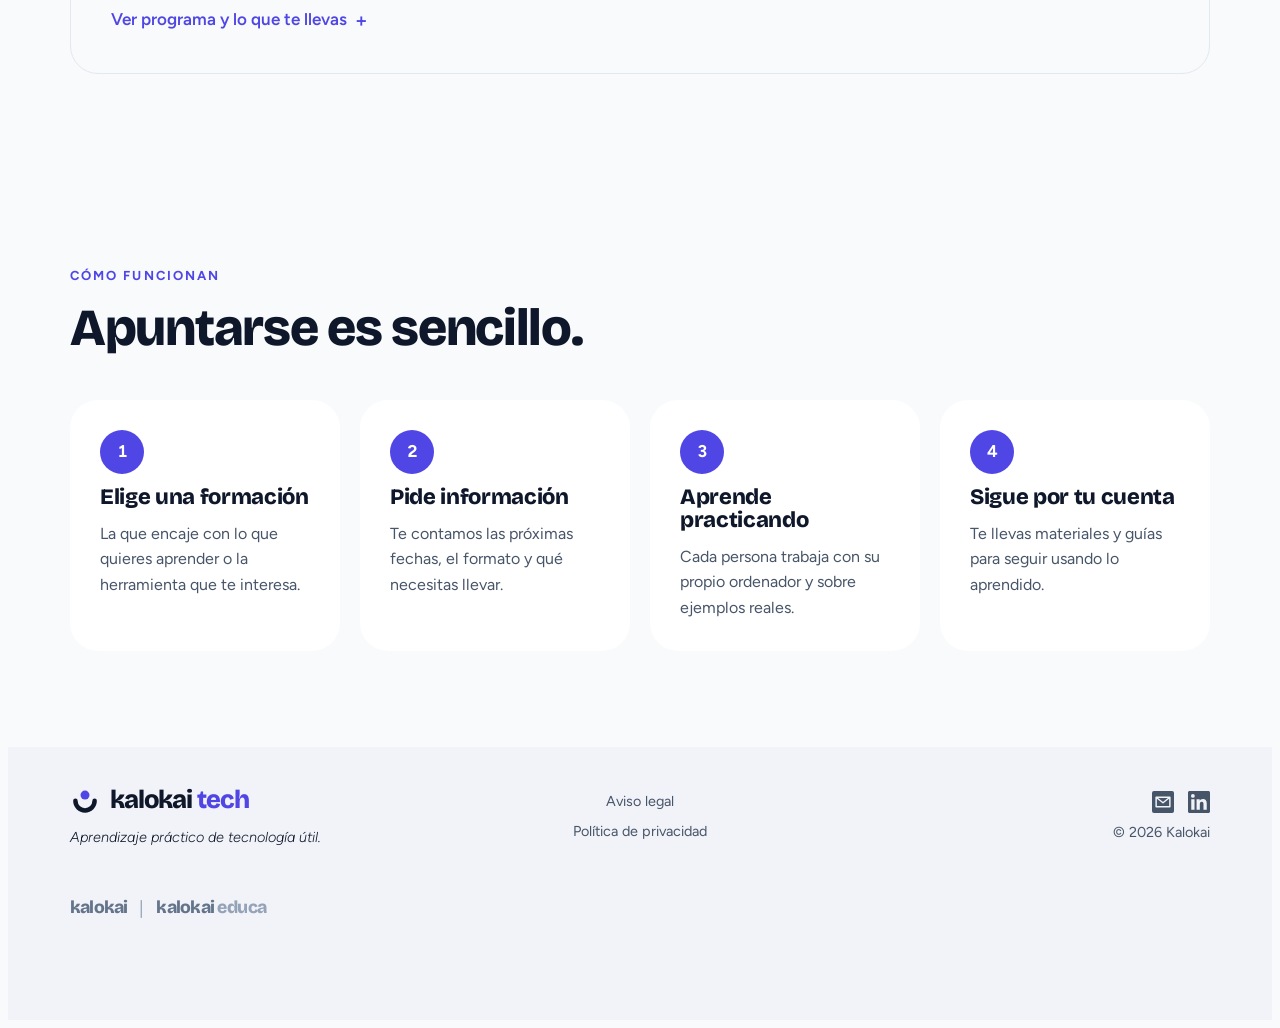
==== commit d0a27de7: "Formaciones: duración y precio en cada una Web con IA: 4 horas, 125 €. Power BI, IA y ciberseguridad" ====
--- a/index.html
+++ b/index.html
@@ -96,7 +96,7 @@
     <div class="sec-head">
       <p class="eyebrow">Formaciones</p>
       <h2>Nuestras primeras formaciones.</h2>
-      <p class="lead">Un catálogo que irá creciendo. Pregúntanos por las próximas fechas, el formato y el precio de cada una.</p>
+      <p class="lead">Un catálogo que irá creciendo. Pregúntanos por las próximas fechas de cada una.</p>
     </div>
     <div class="cursos">
 
@@ -106,13 +106,14 @@
             <div class="top"><span class="tag">Web e IA</span><span class="pill">Nivel inicial</span></div>
             <h3>Tu web profesional en 4 horas, con Claude y GitHub</h3>
             <p>Crea tu identidad de marca, tu logo y tu página web con ayuda de la inteligencia artificial, y publícala en internet sin programar y sin coste de alojamiento.</p>
+            <div class="datos"><span class="duracion"><svg viewBox="0 0 24 24" fill="none" stroke="currentColor" stroke-width="1.8" stroke-linecap="round" stroke-linejoin="round" aria-hidden="true"><circle cx="12" cy="12" r="9"/><path d="M12 7v5l3.2 2"/></svg>4 horas</span><span class="precio">125 €<small>por persona</small></span></div>
           </div>
           <div class="reserva">
             <p class="aviso"><span class="aviso-dot" aria-hidden="true"></span><span><b>Plazas abiertas</b> · sábado 7 de noviembre</span></p>
             <button class="btn btn-primary btn-reserva" type="button" data-reserva>Reservar plaza</button>
           </div>
         </div>
-        <details>
+        <details name="formaciones">
           <summary>Ver programa y lo que te llevas</summary>
           <div class="curso-body">
             <div class="curso-bloque">
@@ -148,9 +149,10 @@
             <div class="top"><span class="tag">Datos</span><span class="pill">Nivel inicial</span></div>
             <h3>Iniciación a Power BI: de Excel a tu primer cuadro de mando</h3>
             <p>Conecta los datos que ya tienes en Excel, límpialos y conviértelos en un panel con gráficos que se actualiza solo y se comparte fácilmente.</p>
+            <div class="datos"><span class="duracion"><svg viewBox="0 0 24 24" fill="none" stroke="currentColor" stroke-width="1.8" stroke-linecap="round" stroke-linejoin="round" aria-hidden="true"><circle cx="12" cy="12" r="9"/><path d="M12 7v5l3.2 2"/></svg>8 horas, en 2 sesiones</span><span class="precio">190 €<small>por persona</small></span></div>
           </div>
         </div>
-        <details>
+        <details name="formaciones">
           <summary>Ver programa y lo que te llevas</summary>
           <div class="curso-body">
             <div class="curso-bloque">
@@ -185,9 +187,10 @@
             <div class="top"><span class="tag">Productividad</span><span class="pill">Nivel inicial</span></div>
             <h3>IA práctica para el día a día</h3>
             <p>Usa asistentes de inteligencia artificial para redactar, resumir, organizarte y analizar documentos, con criterio y cuidando los datos personales.</p>
+            <div class="datos"><span class="duracion"><svg viewBox="0 0 24 24" fill="none" stroke="currentColor" stroke-width="1.8" stroke-linecap="round" stroke-linejoin="round" aria-hidden="true"><circle cx="12" cy="12" r="9"/><path d="M12 7v5l3.2 2"/></svg>4 horas</span><span class="precio">95 €<small>por persona</small></span></div>
           </div>
         </div>
-        <details>
+        <details name="formaciones">
           <summary>Ver programa y lo que te llevas</summary>
           <div class="curso-body">
             <div class="curso-bloque">
@@ -222,9 +225,10 @@
             <div class="top"><span class="tag">Seguridad</span><span class="pill">Nivel inicial</span></div>
             <h3>Ciberseguridad para el día a día</h3>
             <p>Aprende a reconocer correos y mensajes fraudulentos, gestionar contraseñas y proteger tu móvil y tus archivos con hábitos sencillos.</p>
+            <div class="datos"><span class="duracion"><svg viewBox="0 0 24 24" fill="none" stroke="currentColor" stroke-width="1.8" stroke-linecap="round" stroke-linejoin="round" aria-hidden="true"><circle cx="12" cy="12" r="9"/><path d="M12 7v5l3.2 2"/></svg>3 horas</span><span class="precio">75 €<small>por persona</small></span></div>
           </div>
         </div>
-        <details>
+        <details name="formaciones">
           <summary>Ver programa y lo que te llevas</summary>
           <div class="curso-body">
             <div class="curso-bloque">
@@ -266,7 +270,7 @@
     </div>
     <div class="steps">
       <div class="step"><span class="n">1</span><h3>Elige una formación</h3><p>La que encaje con lo que quieres aprender o la herramienta que te interesa.</p></div>
-      <div class="step"><span class="n">2</span><h3>Pide información</h3><p>Te contamos las próximas fechas, el formato, el precio y qué necesitas llevar.</p></div>
+      <div class="step"><span class="n">2</span><h3>Pide información</h3><p>Te contamos las próximas fechas, el formato y qué necesitas llevar.</p></div>
       <div class="step"><span class="n">3</span><h3>Aprende practicando</h3><p>Cada persona trabaja con su propio ordenador y sobre ejemplos reales.</p></div>
       <div class="step"><span class="n">4</span><h3>Sigue por tu cuenta</h3><p>Te llevas materiales y guías para seguir usando lo aprendido.</p></div>
     </div>
@@ -315,7 +319,7 @@
   <button class="dialog-close" type="button" aria-label="Cerrar">&times;</button>
   <p class="eyebrow">Plazas abiertas · sábado 7 de noviembre de 2026</p>
   <h2 id="reserva-title" class="dialog-title">Reserva tu plaza</h2>
-  <p class="dialog-intro"><strong>Tu web profesional en 4 horas, con Claude y GitHub.</strong> Déjanos tus datos y te confirmaremos la plaza, el horario, el lugar y el precio. Recuerda que necesitas portátil y una suscripción a Claude Pro.</p>
+  <p class="dialog-intro"><strong>Tu web profesional en 4 horas, con Claude y GitHub.</strong> 4 horas · 125 € por persona. Déjanos tus datos y te confirmaremos la plaza, el horario y el lugar. Recuerda que necesitas portátil y una suscripción a Claude Pro.</p>
   <form class="form" id="reserva-form" novalidate>
     <div class="field">
       <label for="r-nombre">Nombre y apellidos</label>
--- a/styles.css
+++ b/styles.css
@@ -5,7 +5,7 @@
   --indigo:#4F46E5; --indigo-deep:#312E81; --cyan:#06B6D4; --lime:#84CC16;
   --bg:#F8FAFC; --surface:#FFFFFF; --tint:#EEF0FD; --line:#E2E8F0;
   --fg:#0F172A; --muted:#475569; --accent:#4F46E5; --accent-ink:#FFFFFF;
-  --band-dark:#312E81; --band-dark-fg:#F8FAFC; --band-dark-muted:#C7CBF5; --foot-bg:#F1F3F8; --educa:#2456C9; --line-strong:#94A3B8; --family-a:#64748B; --family-b:#94A3B8; --error:#C8242F;
+  --band-dark:#312E81; --band-dark-fg:#F8FAFC; --band-dark-muted:#C7CBF5; --foot-bg:#F1F3F8; --educa:#2456C9; --line-strong:#94A3B8; --family-a:#64748B; --family-b:#94A3B8; --error:#C8242F; --curso-open:#E9EDF4;
   --display:'Bricolage Grotesque', 'Arial Black', Arial, sans-serif;
   --body:Figtree, 'Segoe UI', Arial, sans-serif;
   --r:28px;
@@ -13,11 +13,11 @@
 @media (prefers-color-scheme: dark){:root:not([data-theme="light"]){
   --bg:#0B1120; --surface:#131B2E; --tint:#1B1F45; --line:#26324A;
   --fg:#F1F5F9; --muted:#A3AEC2; --accent:#8B85FF; --accent-ink:#0B1120;
-  --band-dark:#1E1B4B; --band-dark-fg:#F1F5F9; --band-dark-muted:#C7CBF5; --foot-bg:#0E1526; --educa:#7FA2F2; --line-strong:#475569; --family-a:#94A3B8; --family-b:#64748B; --error:#F87171; color-scheme:dark}}
+  --band-dark:#1E1B4B; --band-dark-fg:#F1F5F9; --band-dark-muted:#C7CBF5; --foot-bg:#0E1526; --educa:#7FA2F2; --line-strong:#475569; --family-a:#94A3B8; --family-b:#64748B; --error:#F87171; --curso-open:#162038; color-scheme:dark}}
 :root[data-theme="dark"]{
   --bg:#0B1120; --surface:#131B2E; --tint:#1B1F45; --line:#26324A;
   --fg:#F1F5F9; --muted:#A3AEC2; --accent:#8B85FF; --accent-ink:#0B1120;
-  --band-dark:#1E1B4B; --band-dark-fg:#F1F5F9; --band-dark-muted:#C7CBF5; --foot-bg:#0E1526; --educa:#7FA2F2; --line-strong:#475569; --family-a:#94A3B8; --family-b:#64748B; --error:#F87171; color-scheme:dark}
+  --band-dark:#1E1B4B; --band-dark-fg:#F1F5F9; --band-dark-muted:#C7CBF5; --foot-bg:#0E1526; --educa:#7FA2F2; --line-strong:#475569; --family-a:#94A3B8; --family-b:#64748B; --error:#F87171; --curso-open:#162038; color-scheme:dark}
 
 *{box-sizing:border-box}
 body{background:var(--bg);color:var(--fg);font-family:var(--body);font-size:17px;line-height:1.6;-webkit-font-smoothing:antialiased}
@@ -89,6 +89,11 @@
 .curso-head{display:flex;flex-wrap:wrap;align-items:flex-end;justify-content:space-between;gap:20px 40px}
 .curso-info{flex:1 1 520px;min-width:0;display:flex;flex-direction:column;gap:12px}
 .curso-info > p{color:var(--muted);max-width:66ch}
+.datos{display:flex;flex-wrap:wrap;align-items:center;gap:10px 24px;padding-top:4px}
+.duracion{display:inline-flex;align-items:center;gap:8px;font-weight:600;color:var(--fg)}
+.duracion svg{width:20px;height:20px;color:var(--accent)}
+.precio{font-family:var(--display);font-weight:800;font-size:24px;letter-spacing:-.02em;color:var(--fg);font-variant-numeric:tabular-nums}
+.precio small{font-family:var(--body);font-size:14px;font-weight:500;letter-spacing:0;color:var(--muted);margin-left:4px}
 .curso .top{display:flex;align-items:center;gap:12px;flex-wrap:wrap}
 .tag{font-size:13px;font-weight:700;letter-spacing:.08em;text-transform:uppercase;color:var(--accent)}
 .pill{font-size:13px;font-weight:600;padding:5px 12px;border-radius:999px;background:var(--surface);color:var(--muted);border:1px solid var(--line)}
@@ -112,6 +117,8 @@
 .llevas li{background:var(--surface);border-radius:22px;padding:24px;min-width:0}
 .llevas li.hl{background:var(--tint)}
 .llevas svg{width:30px;height:30px;color:var(--accent);display:block;margin-bottom:14px}
+.curso{transition:background-color .25s ease,border-color .25s ease}
+.curso:has(details[open]){background:var(--curso-open);border-color:var(--line-strong)}
 @media (max-width:1000px){.programa,.llevas{grid-template-columns:repeat(2,minmax(0,1fr))}}
 @media (max-width:560px){.programa,.llevas{grid-template-columns:1fr}}
 
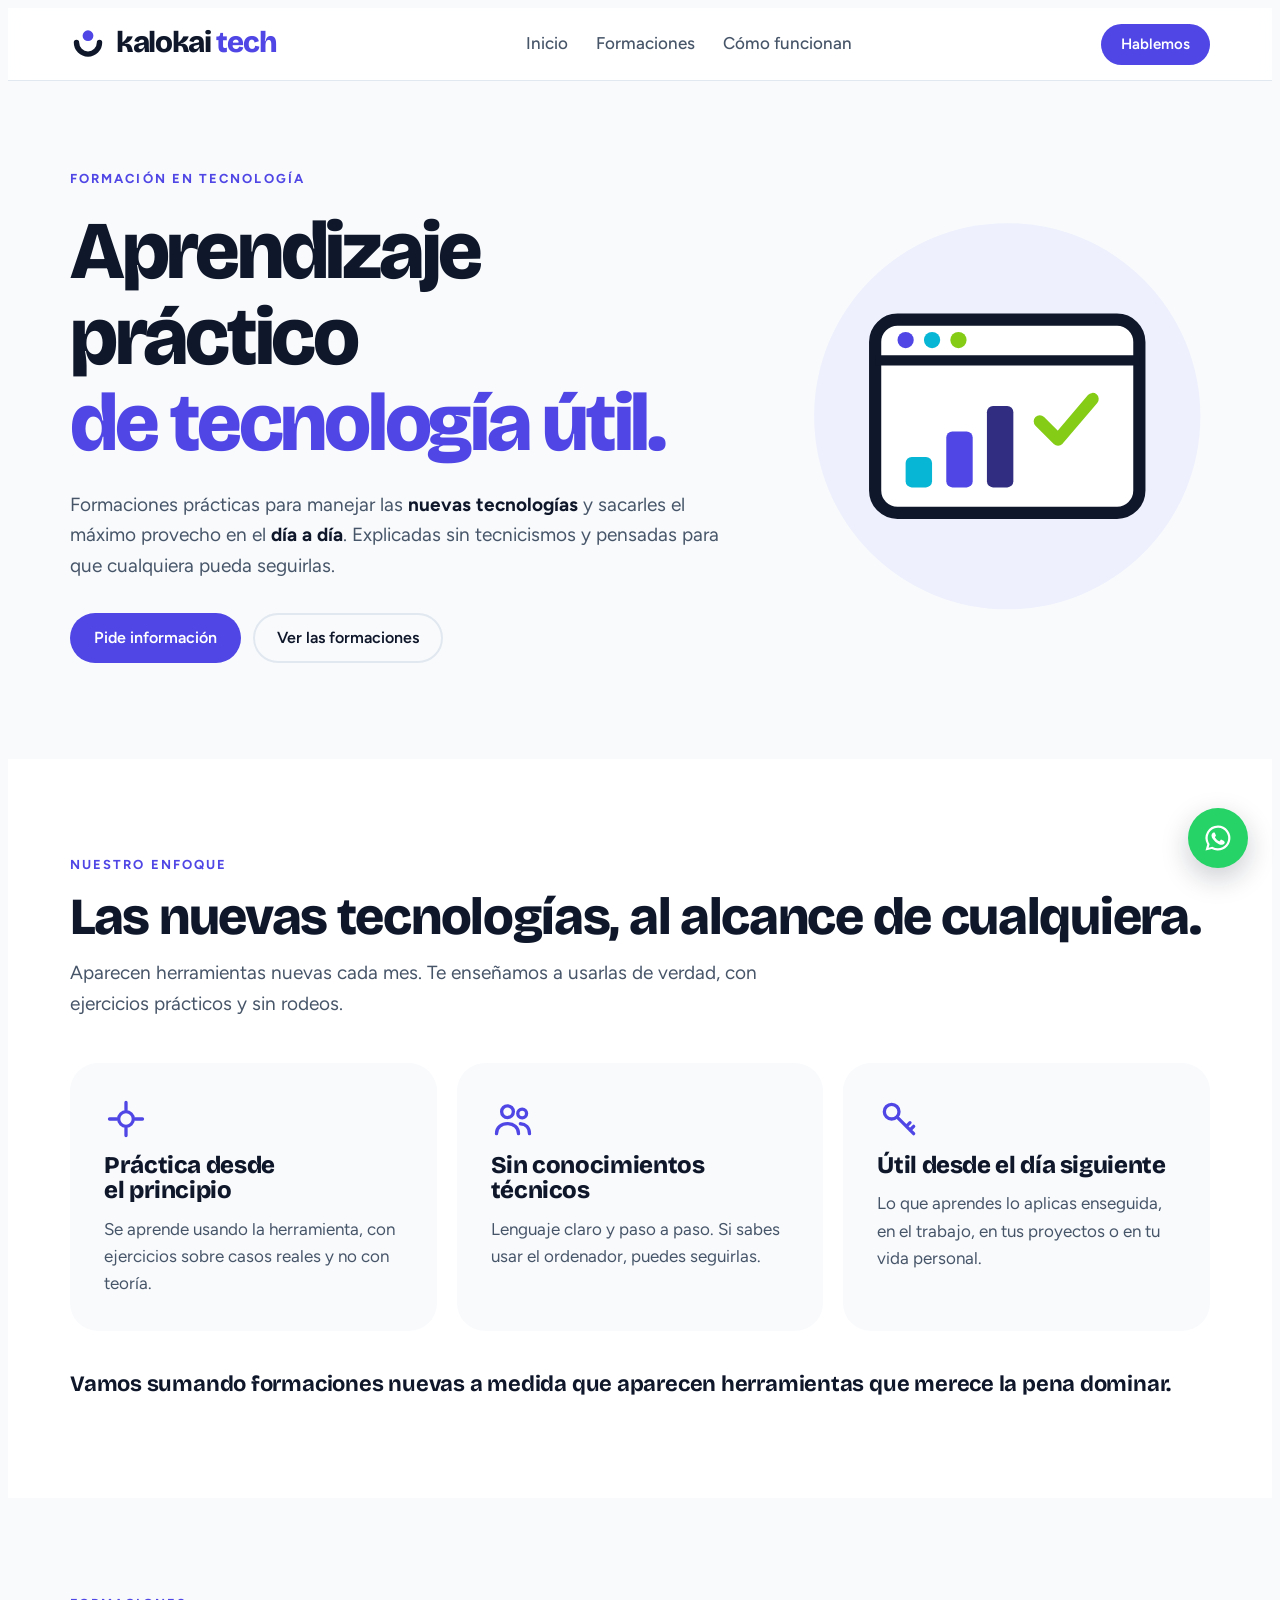
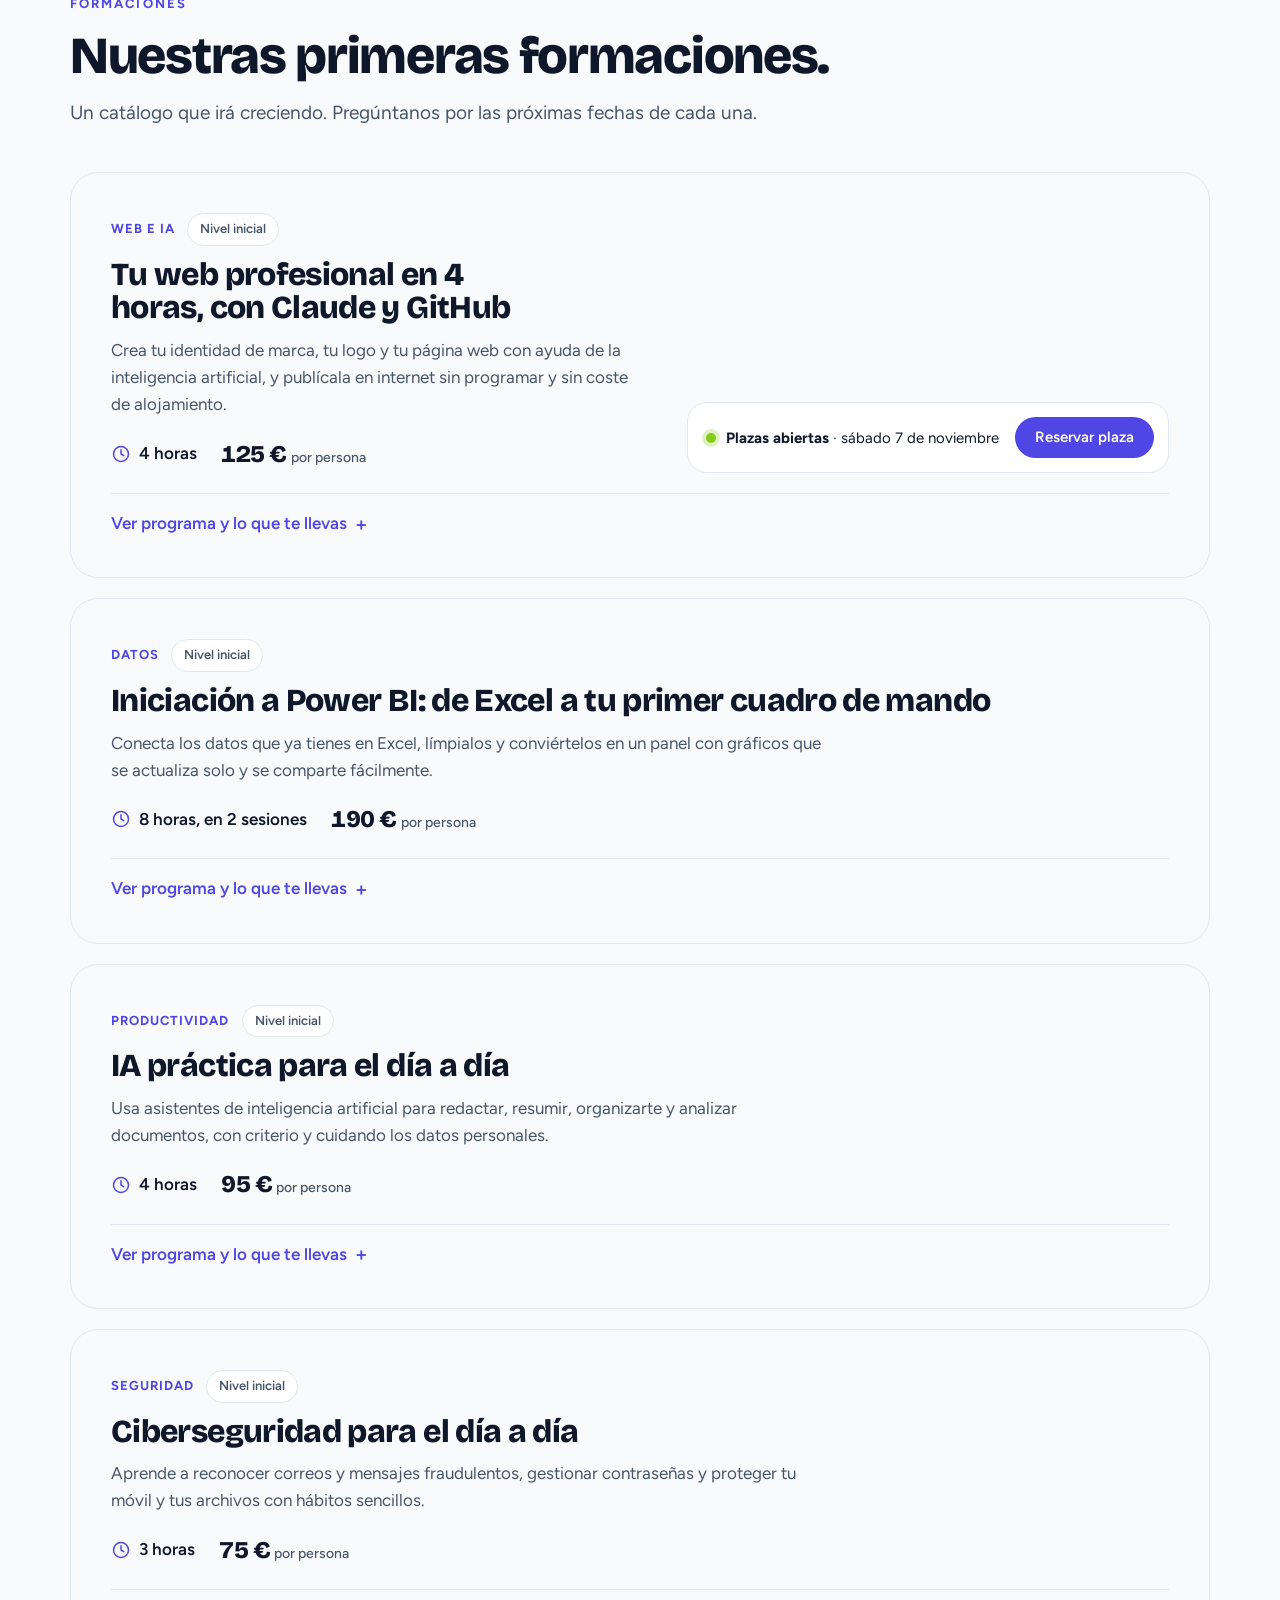
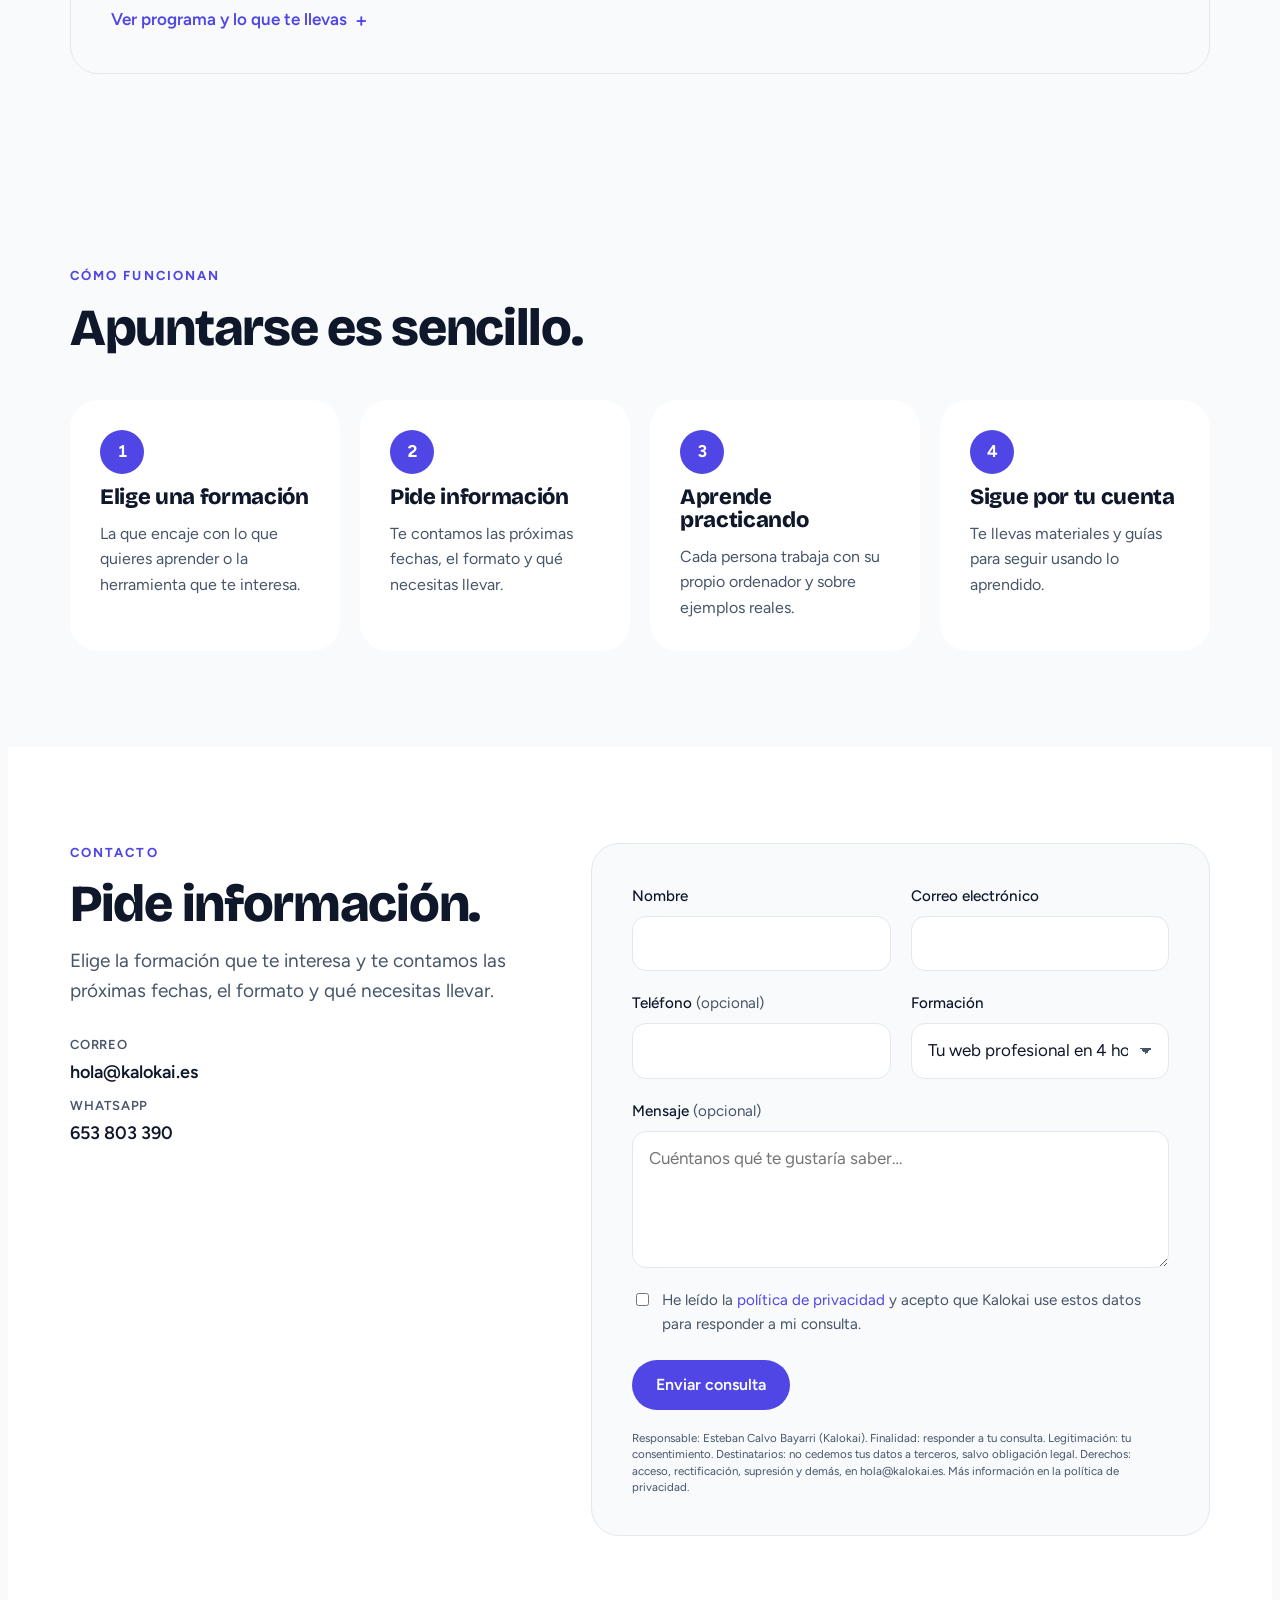
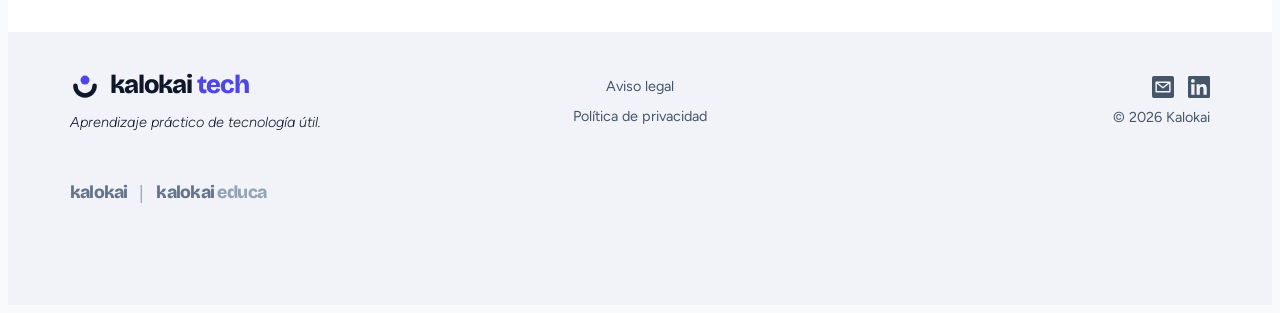
==== commit 5c2191e9: "Formulario de contacto al final de la página Nueva sección con lista desplegable de formaciones. Los" ====
--- a/index.html
+++ b/index.html
@@ -31,7 +31,7 @@
         <li><a href="#metodo">Cómo funcionan</a></li>
       </ul>
     </nav>
-    <a class="btn btn-primary" href="https://wa.me/34653803390?text=Hola%20Kalokai%20Tech%2C%20me%20gustar%C3%ADa%20recibir%20informaci%C3%B3n%20sobre%20las%20formaciones." target="_blank" rel="noopener">Hablemos</a>
+    <a class="btn btn-primary" href="#contacto">Hablemos</a>
   </div>
 </header>
 
@@ -44,7 +44,7 @@
       <h1>Aprendizaje práctico<br><em>de tecnología útil.</em></h1>
       <p class="lead">Formaciones prácticas para manejar las <b>nuevas tecnologías</b> y sacarles el máximo provecho en el <b>día a día</b>. Explicadas sin tecnicismos y pensadas para que cualquiera pueda seguirlas.</p>
       <div class="actions">
-        <a class="btn btn-primary" href="https://wa.me/34653803390?text=Hola%20Kalokai%20Tech%2C%20me%20gustar%C3%ADa%20recibir%20informaci%C3%B3n%20sobre%20las%20formaciones." target="_blank" rel="noopener">Pide información</a>
+        <a class="btn btn-primary" href="#contacto">Pide información</a>
         <a class="btn btn-ghost" href="#formaciones">Ver las formaciones</a>
       </div>
     </div>
@@ -277,6 +277,54 @@
   </div>
 </section>
 
+
+<section class="band contacto" id="contacto">
+  <div class="wrap contacto-grid">
+    <div class="contacto-intro">
+      <p class="eyebrow">Contacto</p>
+      <h2>Pide información.</h2>
+      <p class="lead">Elige la formación que te interesa y te contamos las próximas fechas, el formato y qué necesitas llevar.</p>
+      <ul class="contacto-datos">
+        <li><span>Correo</span><b>hola@kalokai.es</b></li>
+        <li><span>WhatsApp</span><b>653 803 390</b></li>
+      </ul>
+    </div>
+    <form class="form contacto-form" id="contacto-form" novalidate>
+      <div class="field">
+        <label for="c-nombre">Nombre</label>
+        <input id="c-nombre" name="nombre" type="text" autocomplete="name" required>
+      </div>
+      <div class="field">
+        <label for="c-email">Correo electrónico</label>
+        <input id="c-email" name="email" type="email" autocomplete="email" required>
+      </div>
+      <div class="field">
+        <label for="c-telefono">Teléfono <span class="optional">(opcional)</span></label>
+        <input id="c-telefono" name="telefono" type="tel" autocomplete="tel">
+      </div>
+      <div class="field">
+        <label for="c-formacion">Formación</label>
+        <select id="c-formacion" name="formacion">
+          <option>Tu web profesional en 4 horas, con Claude y GitHub</option>
+          <option>Iniciación a Power BI: de Excel a tu primer cuadro de mando</option>
+          <option>IA práctica para el día a día</option>
+          <option>Ciberseguridad para el día a día</option>
+          <option>Otra consulta</option>
+        </select>
+      </div>
+      <div class="field field-wide">
+        <label for="c-mensaje">Mensaje <span class="optional">(opcional)</span></label>
+        <textarea id="c-mensaje" name="mensaje" rows="4" placeholder="Cuéntanos qué te gustaría saber…"></textarea>
+      </div>
+      <label class="check field-wide"><input type="checkbox" id="c-acepto" name="acepto" required> <span>He leído la <a href="privacidad.html" target="_blank">política de privacidad</a> y acepto que Kalokai use estos datos para responder a mi consulta.</span></label>
+      <div class="field-wide form-foot">
+        <button class="btn btn-primary" type="submit">Enviar consulta</button>
+        <p class="form-status" id="contacto-status" role="status" aria-live="polite"></p>
+      </div>
+      <p class="form-legal field-wide">Responsable: Esteban Calvo Bayarri (Kalokai). Finalidad: responder a tu consulta. Legitimación: tu consentimiento. Destinatarios: no cedemos tus datos a terceros, salvo obligación legal. Derechos: acceso, rectificación, supresión y demás, en hola@kalokai.es. Más información en la <a href="privacidad.html" target="_blank">política de privacidad</a>.</p>
+    </form>
+  </div>
+</section>
 
 </main>
 
--- a/styles.css
+++ b/styles.css
@@ -211,6 +211,20 @@
 .form-legal a:hover{color:var(--accent)}
 @media (max-width:680px){.form{grid-template-columns:1fr}}
 
+/* Contacto: formulario de información al final de la página */
+.contacto-grid{display:grid;grid-template-columns:minmax(0,.85fr) minmax(0,1.15fr);gap:clamp(32px,5vw,64px);align-items:start}
+.contacto-intro{display:flex;flex-direction:column;gap:14px}
+.contacto-intro h2{font-size:clamp(32px,4.4vw,52px);letter-spacing:-.025em}
+.contacto-datos{list-style:none;margin:14px 0 0;padding:0;display:flex;flex-direction:column;gap:10px}
+.contacto-datos li{display:flex;flex-direction:column;gap:2px}
+.contacto-datos span{font-size:13px;font-weight:600;letter-spacing:.06em;text-transform:uppercase;color:var(--muted)}
+.contacto-datos b{font-size:18px;font-weight:600;user-select:all}
+.contacto-form{background:var(--bg);border:1px solid var(--line);border-radius:var(--r);padding:clamp(24px,3.4vw,40px)}
+.form select{font:inherit;color:var(--fg);background-color:var(--bg);border:1px solid var(--line);border-radius:14px;padding:13px 40px 13px 16px;width:100%;appearance:none;background-repeat:no-repeat;background-size:6px 6px;background-image:linear-gradient(45deg,transparent 50%,var(--muted) 50%),linear-gradient(135deg,var(--muted) 50%,transparent 50%);background-position:calc(100% - 22px) 50%,calc(100% - 16px) 50%}
+.form select:focus-visible{outline:2px solid var(--accent);outline-offset:0;border-color:var(--accent)}
+.contacto-form input,.contacto-form textarea,.contacto-form select{background-color:var(--surface)}
+@media (max-width:860px){.contacto-grid{grid-template-columns:1fr}}
+
 @media (prefers-reduced-motion:reduce){*{transition:none!important;animation:none!important}}
 
 /* Páginas legales: una sola columna de texto */
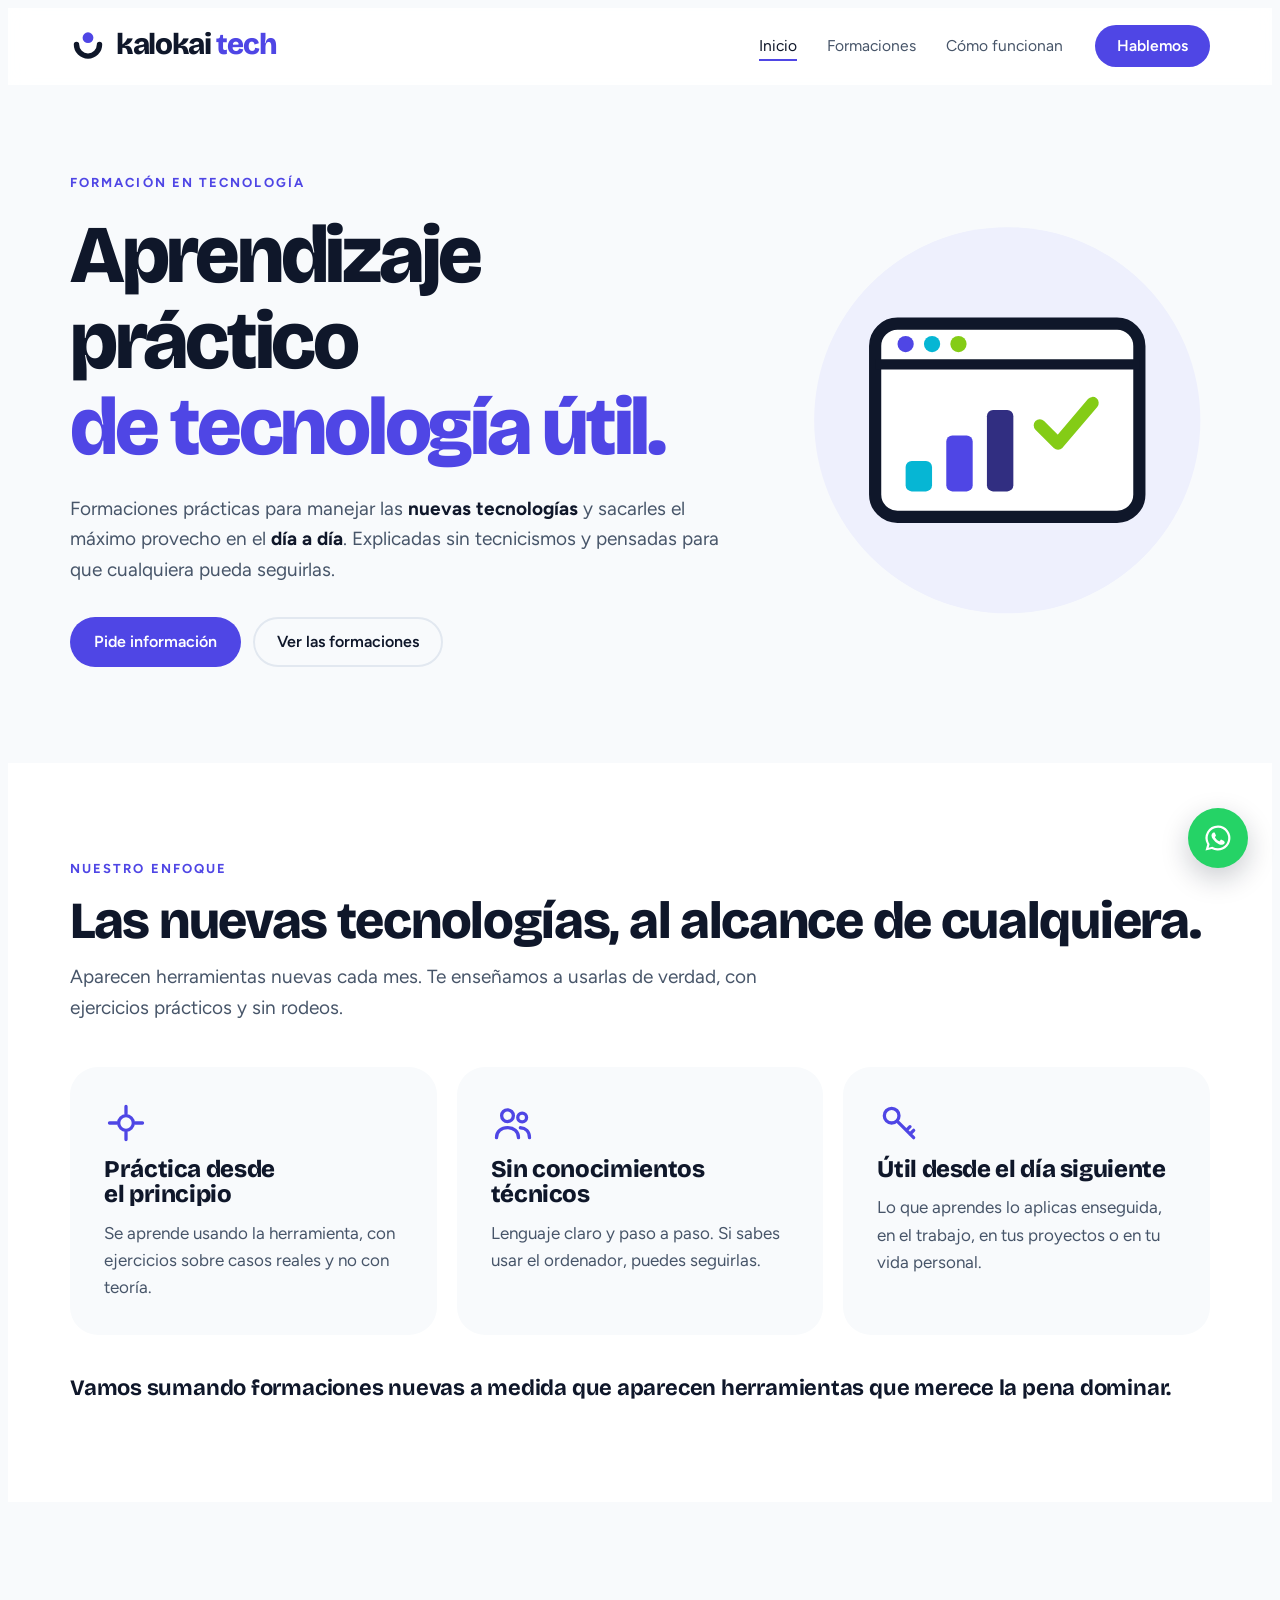
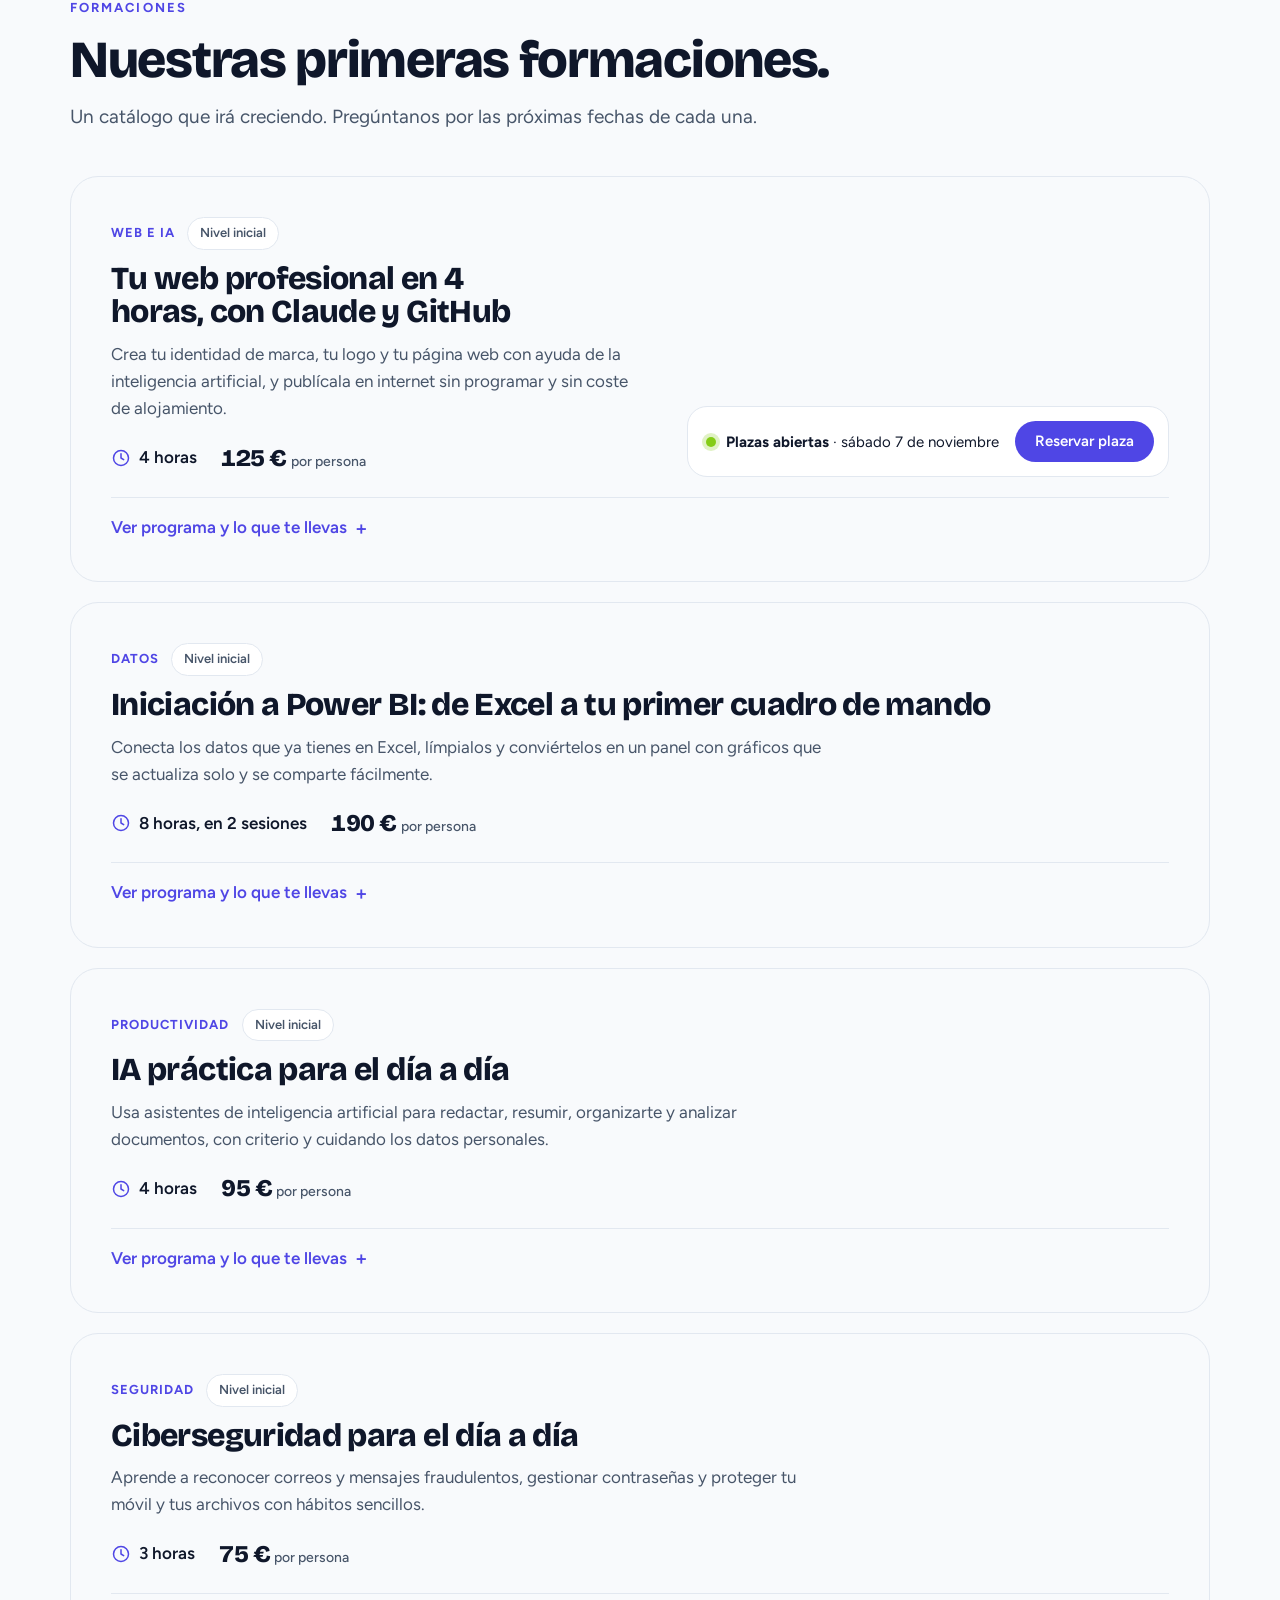
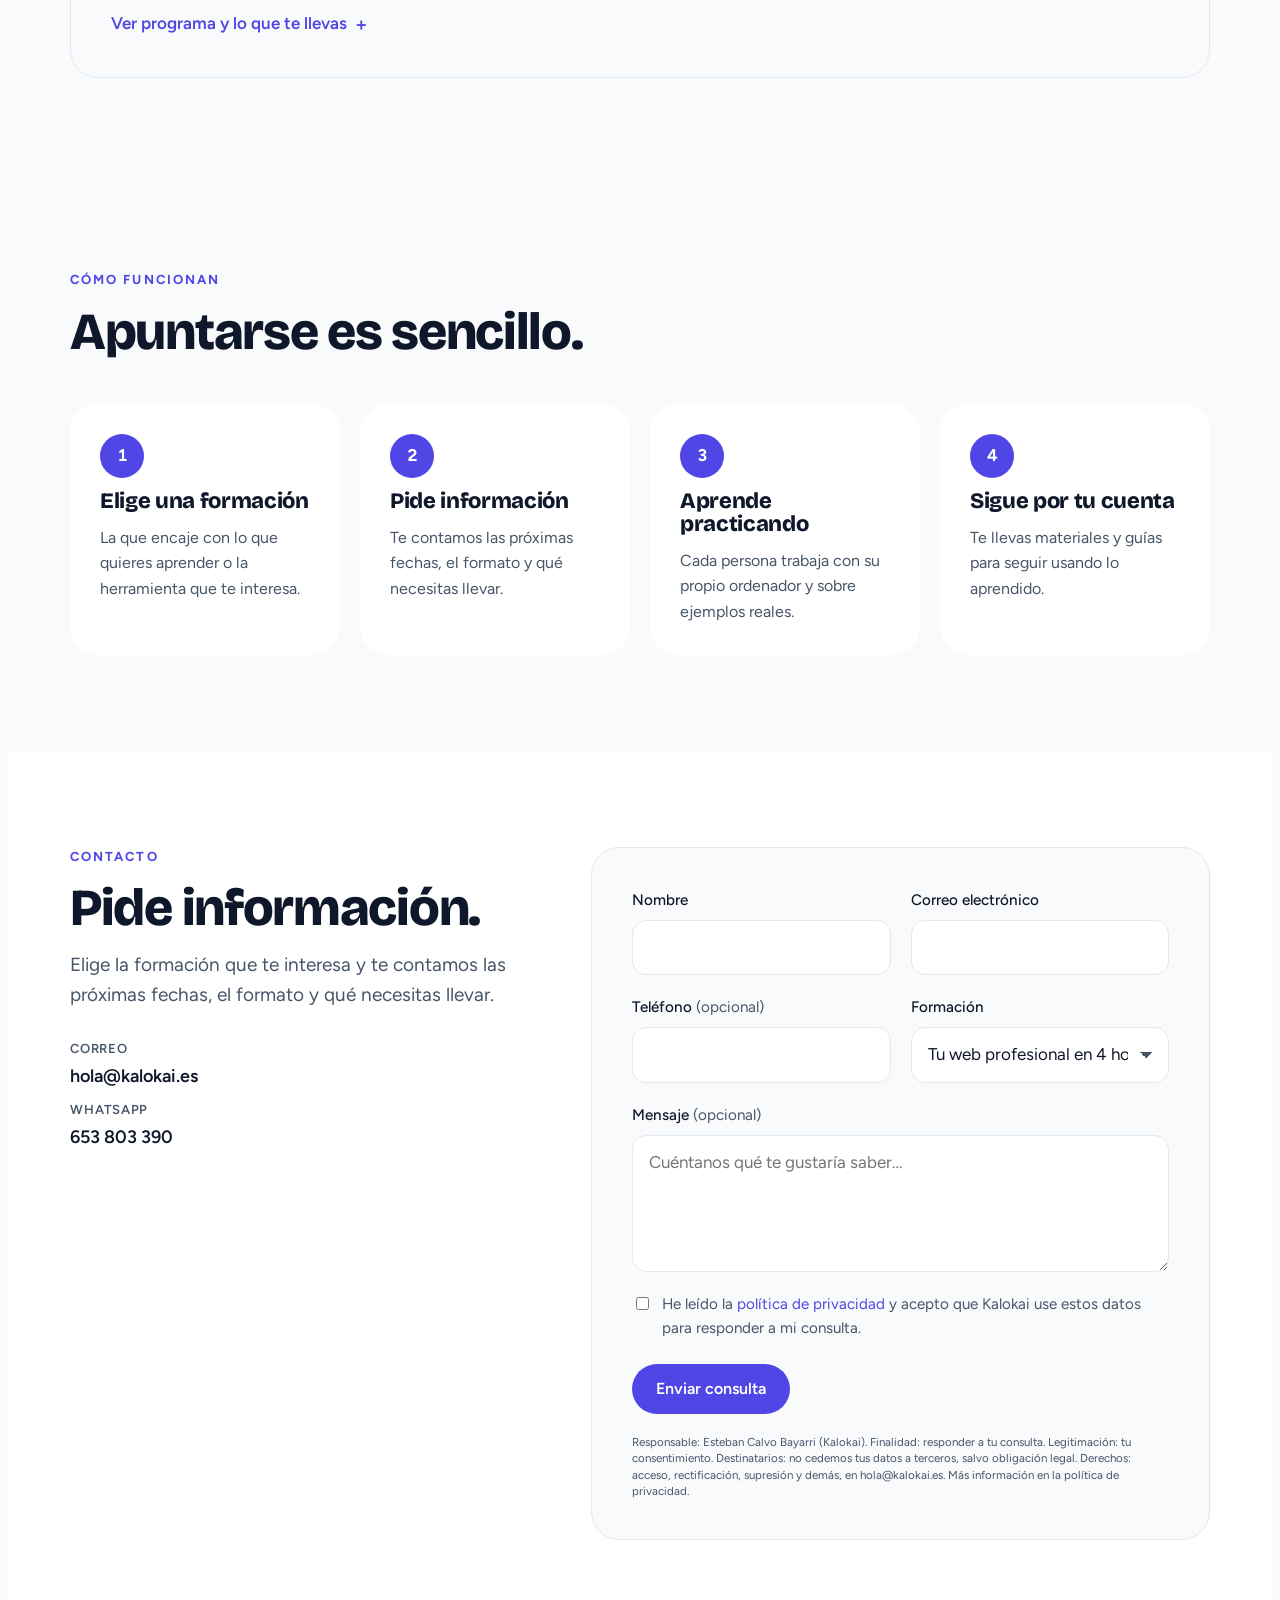
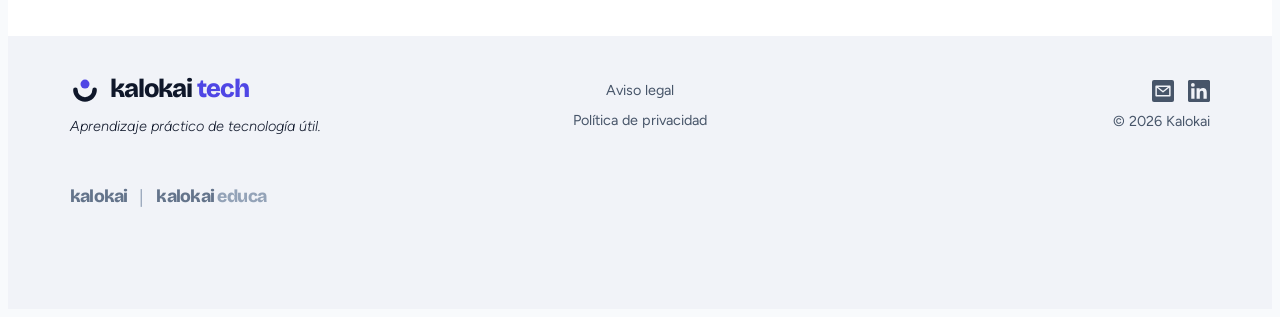
==== commit fb1d010f: "Cabecera con la misma estructura que kalokai.es Logo a la izquierda, menú alineado a la derecha junt" ====
--- a/index.html
+++ b/index.html
@@ -15,8 +15,8 @@
 <body>
 <a class="skip" href="#contenido">Saltar al contenido</a>
 
-<header>
-  <div class="wrap">
+<header class="site-header">
+  <div class="wrap header-inner">
     <a class="logo" href="index.html" aria-label="Kalokai Tech, inicio">
         <svg class="logo-mark" viewBox="0 0 100 100" aria-hidden="true">
           <path d="M18 46 A32 32 0 0 0 82 46" class="logo-arc"></path>
@@ -25,13 +25,13 @@
         <span class="logo-word">kalokai<span class="logo-sub">tech</span></span>
       </a>
     <nav aria-label="Principal">
-      <ul>
-        <li><a href="#inicio">Inicio</a></li>
+      <ul class="nav">
+        <li><a href="#inicio" aria-current="page">Inicio</a></li>
         <li><a href="#formaciones">Formaciones</a></li>
         <li><a href="#metodo">Cómo funcionan</a></li>
       </ul>
     </nav>
-    <a class="btn btn-primary" href="#contacto">Hablemos</a>
+    <a class="btn btn-primary btn-small" href="#contacto">Hablemos</a>
   </div>
 </header>
 
--- a/styles.css
+++ b/styles.css
@@ -55,13 +55,28 @@
 @media (max-width:400px){.logo-word{font-size:1.4rem}}
 
 /* Cabecera */
-header{position:sticky;top:env(safe-area-inset-top,0px);z-index:50;background:color-mix(in srgb,var(--surface) 88%,transparent);backdrop-filter:blur(10px);border-bottom:1px solid var(--line)}
-header .wrap{display:flex;align-items:center;justify-content:space-between;gap:24px;height:72px}
-nav ul{display:flex;gap:28px;list-style:none;margin:0;padding:0}
-nav a{text-decoration:none;font-weight:500;color:var(--muted)}
-nav a:hover{color:var(--fg)}
-header .btn{padding:11px 18px;font-size:15px}
-@media (max-width:860px){nav{display:none}}
+/* Cabecera (misma estructura que kalokai.es: logo, menú a la derecha y botón; en móvil, menú desplegable) */
+.site-header{position:sticky;top:env(safe-area-inset-top,0px);z-index:50;background:color-mix(in srgb,var(--surface) 88%,transparent);backdrop-filter:blur(10px);border-bottom:1px solid transparent;transition:border-color .2s ease}
+.site-header.scrolled{border-bottom-color:var(--line)}
+.header-inner{display:flex;align-items:center;gap:32px;height:76px}
+.header-inner nav{margin-left:auto}
+.nav{display:flex;gap:30px;list-style:none;margin:0;padding:0}
+.nav a{text-decoration:none;font-size:.975rem;color:var(--muted)}
+.nav a:hover{color:var(--fg)}
+.nav a[aria-current="page"]{color:var(--fg);text-decoration:underline;text-decoration-color:var(--accent);text-decoration-thickness:2px;text-underline-offset:8px}
+.btn-small{padding:11px 20px;font-size:.975rem}
+.menu-toggle{display:none;width:44px;height:44px;border:1px solid var(--line);border-radius:50%;background:transparent;cursor:pointer;flex-direction:column;align-items:center;justify-content:center;gap:4px;flex-shrink:0}
+.menu-toggle span{display:block;width:18px;height:2px;border-radius:2px;background:var(--fg);transition:transform .2s ease,opacity .2s ease}
+.menu-toggle.open span:nth-child(1){transform:translateY(6px) rotate(45deg)}
+.menu-toggle.open span:nth-child(2){opacity:0}
+.menu-toggle.open span:nth-child(3){transform:translateY(-6px) rotate(-45deg)}
+.mobile-menu{border-top:1px solid var(--line);background:var(--surface)}
+.mobile-menu ul{list-style:none;margin:0 auto;padding-top:8px;padding-bottom:24px}
+.mobile-menu li{border-bottom:1px solid var(--line)}
+.mobile-menu a{display:block;padding:18px 0;text-decoration:none;font-family:var(--display);font-weight:600;font-size:1.4rem;letter-spacing:-.015em;color:var(--muted)}
+.mobile-menu a:hover,.mobile-menu a[aria-current="page"]{color:var(--fg)}
+.mobile-menu a[aria-current="page"]{text-decoration:underline;text-decoration-color:var(--accent);text-decoration-thickness:2px;text-underline-offset:8px}
+@media (max-width:980px){.nav{display:none}.header-inner{justify-content:space-between;gap:12px}.header-inner .btn-small{margin-left:auto}.menu-toggle{display:flex}}
 
 /* Hero */
 .hero{padding-block:88px 96px;position:relative;overflow:hidden}
